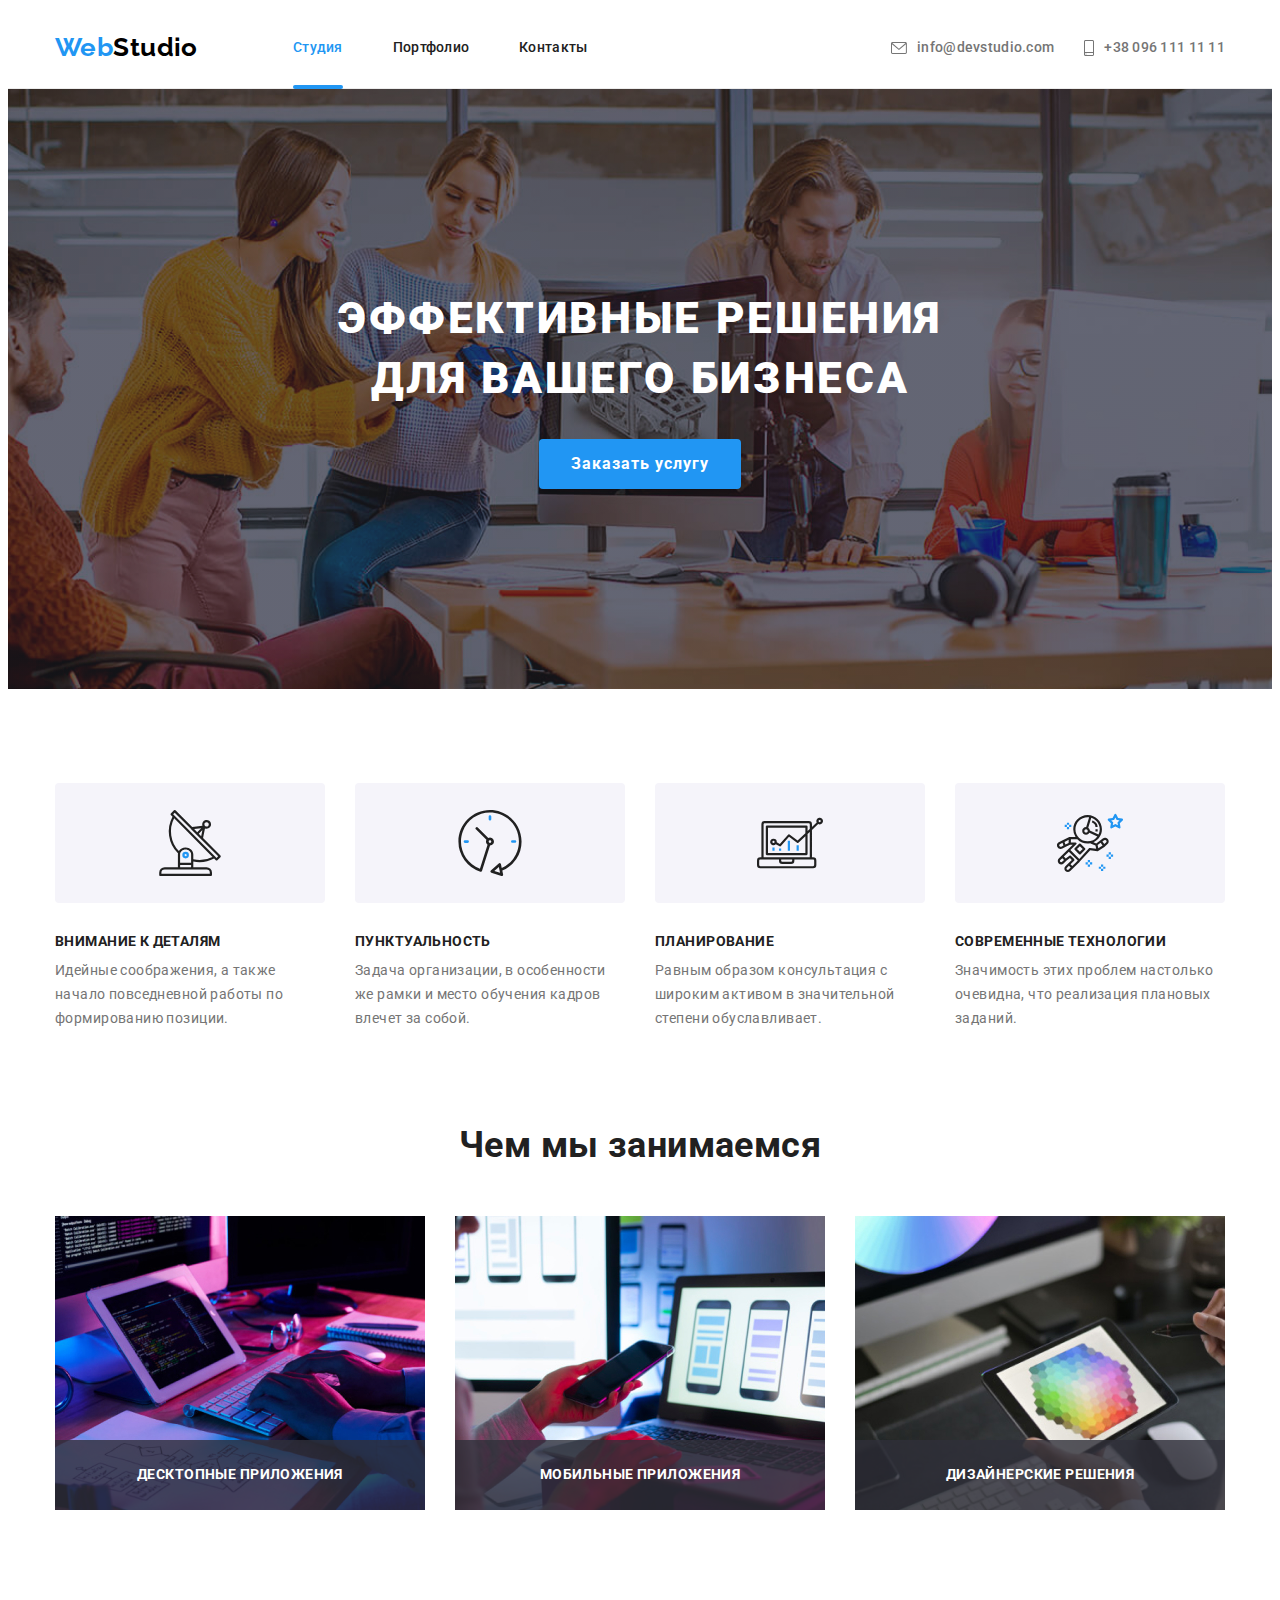
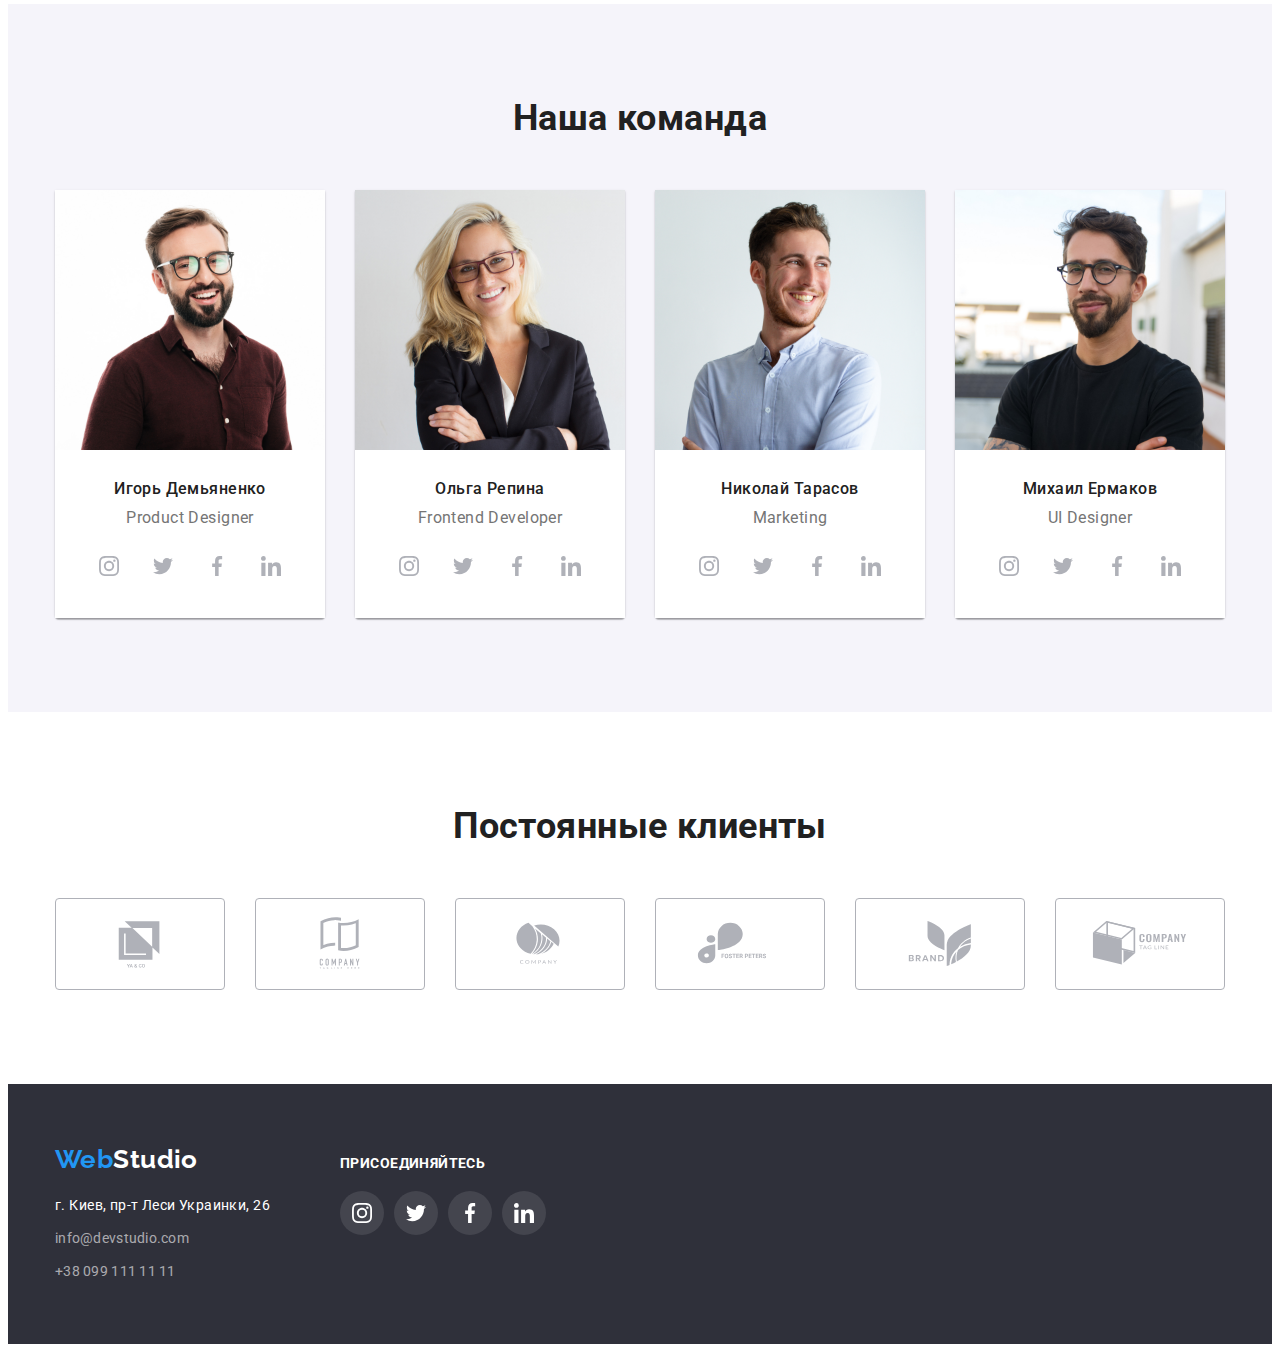
==== index.html @ 79cd5a88 "Initial commit" ====
<!DOCTYPE html>
<html lang="ru">
  <head>
    <meta charset="UTF-8" />
    <meta http-equiv="X-UA-Compatible" content="IE=edge" />
    <meta name="viewport" content="width=device-width, initial-scale=1.0" />
    <title>Главная</title>
    <link
      href="https://fonts.googleapis.com/css2?family=Raleway:wght@700&family=Roboto:wght@400;500;700;900&display=swap"
      rel="stylesheet"
    />
    <link
      rel="stylesheet"
      href="https://cdnjs.cloudflare.com/ajax/libs/modern-normalize/1.1.0/modern-normalize.min.css"
      integrity="sha512-wpPYUAdjBVSE4KJnH1VR1HeZfpl1ub8YT/NKx4PuQ5NmX2tKuGu6U/JRp5y+Y8XG2tV+wKQpNHVUX03MfMFn9Q=="
      crossorigin="anonymous"
      referrerpolicy="no-referrer"
    />
    <link rel="stylesheet" href="./css/styles.css" />
  </head>

  <body>
    <header class="header">
      <div class="conteiner header-flex">
        <a class="logo link logo-conteiner" href="./index.html"
          ><span class="accent">Web</span>Studio</a
        >

        <nav class="header-nav">
          <ul class="nav-list list">
            <li class="nav-item item-band">
              <a class="nav-link link current" href="./index.html">Студия</a>
            </li>
            <li class="nav-item"><a class="nav-link link" href="./portfolio.html">Портфолио</a></li>
            <li class="nav-item"><a class="nav-link link" href="">Контакты</a></li>
          </ul>
        </nav>

        <ul class="contacts-list list">
          <li class="contact-item">
            <a class="contact-link link" href="mailto:info@devstudio.com">
              <svg class="contact-icon" width="16" height="12">
                <use href="./images/symbol-defs.svg#icon-envelope-hover"></use>
              </svg>
              info@devstudio.com
            </a>
          </li>
          <li class="contact-item">
            <a class="contact-link link" href="tel:+380961111111"
              ><svg class="contact-icon" width="10" height="16">
                <use href="./images/symbol-defs.svg#icon-smartphone"></use>
              </svg>
              +38 096 111 11 11</a
            >
          </li>
        </ul>
      </div>
    </header>

    <main>
      <section class="hero">
        <div class="conteiner hero-conteiner">
          <h1 class="hero-title">Эффективные решения для вашего бизнеса</h1>
          <button class="bth" type="button" data-modal-open>Заказать услугу</button>

          <div class="backdrop is-hidden" data-modal>
            <div class="modal">
              <button class="close-backdrop-bth" data-modal-close>
                <svg width="30" height="30">
                  <use href="./images/close-black.svg#icon-close-bth"></use>
                </svg>
              </button>
            </div>
          </div>
        </div>
      </section>

      <section class="specifics">
        <div class="conteiner specifics-box-flex">
          <h2 class="section-title visually-hidden">Что нужно иметь версальщику</h2>
          <ul class="specifics-list list grid">
            <li class="specifics-item grid-item">
              <div class="specifics-icon">
                <svg width="70" height="70">
                  <use href="./images/symbol-defs.svg#icon-antenna-1"></use>
                </svg>
              </div>
              <h3 class="specifics-title">Внимание к деталям</h3>
              <p class="specifics-text">
                Идейные соображения, а также начало повседневной работы по формированию позиции.
              </p>
            </li>
            <li class="specifics-item grid-item">
              <div class="specifics-icon">
                <svg width="70" height="70">
                  <use href="./images/symbol-defs.svg#icon-clock-1"></use>
                </svg>
              </div>
              <h3 class="specifics-title">Пунктуальность</h3>
              <p class="specifics-text">
                Задача организации, в особенности же рамки и место обучения кадров влечет за собой.
              </p>
            </li>
            <li class="specifics-item grid-item">
              <div class="specifics-icon">
                <svg width="70" height="70">
                  <use href="./images/symbol-defs.svg#icon-diagram-1"></use>
                </svg>
              </div>
              <h3 class="specifics-title">Планирование</h3>
              <p class="specifics-text">
                Равным образом консультация с широким активом в значительной степени обуславливает.
              </p>
            </li>
            <li class="specifics-item grid-item">
              <div class="specifics-icon">
                <svg width="70" height="70">
                  <use href="./images/symbol-defs.svg#icon-astronaut-1"></use>
                </svg>
              </div>
              <h3 class="specifics-title">Современные технологии</h3>
              <p class="specifics-text">
                Значимость этих проблем настолько очевидна, что реализация плановых заданий.
              </p>
            </li>
          </ul>
        </div>
      </section>

      <section class="about">
        <div class="conteiner about-conteiner">
          <h2 class="section-title">Чем мы занимаемся</h2>
          <ul class="about-list list grid">
            <li class="about-item grid-item">
              <img class="about-image" src="images/cod.jpg" alt="Разработка продукта" width="370" />
              <p class="about-text">Десктопные приложения</p>
            </li>
            <li class="about-item grid-item">
              <img class="about-image" src="./images/phone.jpg" alt="Тех. задание" width="370" />
              <p class="about-text">Мобильные приложения</p>
            </li>
            <li class="about-item grid-item">
              <img class="about-image" src="./images/design.jpg" alt="Стиль" width="370" />
              <p class="about-text">Дизайнерские решения</p>
            </li>
          </ul>
        </div>
      </section>

      <section class="team">
        <div class="conteiner team-conteiner">
          <h2 class="section-title">Наша команда</h2>
          <ul class="team-list list grid">
            <li class="team-item grid-item">
              <img class="team-image" src="./images/igor.jpg" alt="фото игоря" width="270" />
              <div class="team-desc">
                <h3 class="team-name">Игорь Демьяненко</h3>
                <p class="team-position">Product Designer</p>
                <ul class="social list">
                  <li class="social-item">
                    <a class="social-link" href="">
                      <svg class="social-icon" width="20" height="20">
                        <use href="./images/symbol-defs.svg#icon-instagram-2"></use>
                      </svg>
                    </a>
                  </li>
                  <li class="social-item">
                    <a class="social-link" href="">
                      <svg class="social-icon" width="20" height="20">
                        <use href="./images/symbol-defs.svg#icon-twitter-1"></use>
                      </svg>
                    </a>
                  </li>
                  <li class="social-item">
                    <a class="social-link" href="">
                      <svg class="social-icon" width="20" height="20">
                        <use href="./images/symbol-defs.svg#icon-facebook-1"></use>
                      </svg>
                    </a>
                  </li>
                  <li class="social-item">
                    <a class="social-link" href="">
                      <svg class="social-icon" width="20" height="20">
                        <use href="./images/symbol-defs.svg#icon-linkedin-1"></use>
                      </svg>
                    </a>
                  </li>
                </ul>
              </div>
            </li>
            <li class="team-item grid-item">
              <img class="team-image" src="./images/olga.jpg" alt="фото ольги" width="270" />
              <div class="team-desc">
                <h3 class="team-name">Ольга Репина</h3>
                <p class="team-position">Frontend Developer</p>
                <ul class="social list">
                  <li class="social-item">
                    <a class="social-link" href="">
                      <svg class="social-icon" width="20" height="20">
                        <use href="./images/symbol-defs.svg#icon-instagram-2"></use>
                      </svg>
                    </a>
                  </li>
                  <li class="social-item">
                    <a class="social-link" href="">
                      <svg class="social-icon" width="20" height="20">
                        <use href="./images/symbol-defs.svg#icon-twitter-1"></use>
                      </svg>
                    </a>
                  </li>
                  <li class="social-item">
                    <a class="social-link" href="">
                      <svg class="social-icon" width="20" height="20">
                        <use href="./images/symbol-defs.svg#icon-facebook-1"></use>
                      </svg>
                    </a>
                  </li>
                  <li class="social-item">
                    <a class="social-link" href="">
                      <svg class="social-icon" width="20" height="20">
                        <use href="./images/symbol-defs.svg#icon-linkedin-1"></use>
                      </svg>
                    </a>
                  </li>
                </ul>
              </div>
            </li>
            <li class="team-item grid-item">
              <img class="team-image" src="./images/nikolay.jpg" alt="фото николая" width="270" />
              <div class="team-desc">
                <h3 class="team-name">Николай Тарасов</h3>
                <p class="team-position">Marketing</p>
                <ul class="social list">
                  <li class="social-item">
                    <a class="social-link" href="">
                      <svg class="social-icon" width="20" height="20">
                        <use href="./images/symbol-defs.svg#icon-instagram-2"></use>
                      </svg>
                    </a>
                  </li>
                  <li class="social-item">
                    <a class="social-link" href="">
                      <svg class="social-icon" width="20" height="20">
                        <use href="./images/symbol-defs.svg#icon-twitter-1"></use>
                      </svg>
                    </a>
                  </li>
                  <li class="social-item">
                    <a class="social-link" href="">
                      <svg class="social-icon" width="20" height="20">
                        <use href="./images/symbol-defs.svg#icon-facebook-1"></use>
                      </svg>
                    </a>
                  </li>
                  <li class="social-item">
                    <a class="social-link" href="">
                      <svg class="social-icon" width="20" height="20">
                        <use href="./images/symbol-defs.svg#icon-linkedin-1"></use>
                      </svg>
                    </a>
                  </li>
                </ul>
              </div>
            </li>
            <li class="team-item grid-item">
              <img class="team-image" src="./images/mihaluch.jpg" alt="фото михаила" width="270" />
              <div class="team-desc">
                <h3 class="team-name">Михаил Ермаков</h3>
                <p class="team-position">UI Designer</p>
                <ul class="social list">
                  <li class="social-item">
                    <a class="social-link" href="">
                      <svg class="social-icon" width="20" height="20">
                        <use href="./images/symbol-defs.svg#icon-instagram-2"></use>
                      </svg>
                    </a>
                  </li>
                  <li class="social-item">
                    <a class="social-link" href="">
                      <svg class="social-icon" width="20" height="20">
                        <use href="./images/symbol-defs.svg#icon-twitter-1"></use>
                      </svg>
                    </a>
                  </li>
                  <li class="social-item">
                    <a class="social-link" href="">
                      <svg class="social-icon" width="20" height="20">
                        <use href="./images/symbol-defs.svg#icon-facebook-1"></use>
                      </svg>
                    </a>
                  </li>
                  <li class="social-item">
                    <a class="social-link" href="">
                      <svg class="social-icon" width="20" height="20">
                        <use href="./images/symbol-defs.svg#icon-linkedin-1"></use>
                      </svg>
                    </a>
                  </li>
                </ul>
              </div>
            </li>
          </ul>
        </div>
      </section>

      <section class="clients">
        <div class="conteiner">
          <h2 class="clients section-title">Постоянные клиенты</h2>
          <ul class="clients-list list">
            <li class="clients-item">
              <a class="link-clients" href="">
                <svg class="clients-svg" width="106" height="60" class="icon-logo">
                  <use href="./images/symbol-defs.svg#icon-logo"></use>
                </svg>
              </a>
            </li>
            <li class="clients-item">
              <a class="link-clients" href="">
                <svg class="clients-svg" width="106" height="60" class="icon-a">
                  <use href="./images/symbol-defs.svg#icon-a"></use>
                </svg>
              </a>
            </li>
            <li class="clients-item">
              <a class="link-clients" href="">
                <svg class="clients-svg" width="106" height="60" class="icon-b">
                  <use href="./images/symbol-defs.svg#icon-b"></use>
                </svg>
              </a>
            </li>
            <li class="clients-item">
              <a class="link-clients" href="">
                <svg class="clients-svg" width="106" height="60" class="icon-c">
                  <use href="./images/symbol-defs.svg#icon-c"></use>
                </svg>
              </a>
            </li>
            <li class="clients-item">
              <a class="link-clients" href="">
                <svg class="clients-svg" width="106" height="60" class="icon-d">
                  <use href="./images/symbol-defs.svg#icon-d"></use>
                </svg>
              </a>
            </li>
            <li class="clients-item">
              <a class="link-clients" href="">
                <svg class="clients-svg" width="106" height="60" class="icon-f">
                  <use href="./images/symbol-defs.svg#icon-f"></use>
                </svg>
              </a>
            </li>
          </ul>
        </div>
      </section>
    </main>

    <footer class="footer">
      <div class="conteiner footer-conteiner">
        <div>
          <a class="logo link" href="./index.html"><span class="accent">Web</span>Studio</a>

          <address>
            <ul class="footer list">
              <li class="footer-item">
                <a class="footer-adress" href="">г. Киев, пр-т Леси Украинки, 26</a>
              </li>
              <li class="footer-item">
                <a class="contact-link link" href="mailto:info@devstudio.com"
                  >info@devstudio.com
                </a>
              </li>
              <li class="footer-item">
                <a class="contact-link link" href="tel:+380991111111"> +38 099 111 11 11</a>
              </li>
            </ul>
          </address>
        </div>

        <div class="footer-social">
          <h2 class="footer section-title">Присоединяйтесь</h2>
          <ul class="footer social-list list">
            <li class="social-item">
              <a class="social-link" href="">
                <svg class="social-icon" width="20" height="20">
                  <use href="./images/symbol-defs.svg#icon-instagram-2"></use>
                </svg>
              </a>
            </li>
            <li class="social-item">
              <a class="social-link" href="">
                <svg class="social-icon" width="20" height="20">
                  <use href="./images/symbol-defs.svg#icon-twitter-1"></use>
                </svg>
              </a>
            </li>
            <li class="social-item">
              <a class="social-link" href="">
                <svg class="social-icon" width="20" height="20">
                  <use href="./images/symbol-defs.svg#icon-facebook-1"></use>
                </svg>
              </a>
            </li>
            <li class="social-item">
              <a class="social-link" href="">
                <svg class="social-icon" width="20" height="20">
                  <use href="./images/symbol-defs.svg#icon-linkedin-1"></use>
                </svg>
              </a>
            </li>
          </ul>
        </div>
      </div>
    </footer>

    <script src="./js/modal.js"></script>
  </body>
</html>
---- css/styles.css ----
*,
*::before,
*::after {
  box-sizing: border-box;
}

:root {
    --primary-color: #212121;
    --second-color: #757575;
    --logo-text-color: #000000;
    --accent-color: #2196f3;
    --primary-white-color: #ffffff;

   --items:1;
   --indent:30px;

   --bordered: 4px;
}


body {
    font-size: 14px;
    line-height: 1.14;
    font-family: 'Roboto', sans-serif;
   color: var(--primary-color);
   letter-spacing: 0.03em;
   line-height: 1.71 ;
}

h1,
h2,
h3,
h4,
ul,
p {
margin: 0;
}

img{
  display: block;
}

ul{
  padding-inline-start: 0;
}

/*  utilities  */


/* grid */

.grid{
  display: flex;
  flex-wrap:wrap;
  margin: -15px;
}

.grid-item{
  flex-basis: calc((100%-var(--indent)*var(--items)))/var(--items);
  margin: 15px;
}

.visually-hidden {
  position: absolute;
  width: 1px;
  height: 1px;
  margin: -1px;
  border: 0;
  padding: 0;

  white-space: nowrap;
  clip-path: inset(100%);
  clip: rect(0 0 0 0);
  overflow: hidden;
}

.link{
  text-decoration: none;

  transition-property: color;
  transition-duration: 250ms;
  transition-timing-function: cubic-bezier(0.4, 0, 0.2, 1);
}

.list{
  list-style: none;
}

.section-title{
  font-size: 36px;
  line-height: 1.16;
  text-align: center;
}

.conteiner{
  margin-left: auto;
  margin-right: auto;
  width: 1200px;
  padding-right: 15px;
  padding-left: 15px;
}

/* header */

.header{
  border-bottom: 1px solid #ECECEC;
}

.header-flex{
  display: flex;
  align-items: center;
  padding: auto;
}

.header-nav{
  margin-right: auto;
}

 .nav-list{
  display: flex;
  padding-left: 0px;
}


.logo{
  width: 145px;
  font-family: 'Raleway';
  font-weight: 700;
  font-size: 26px;
  line-height: 1.19;
  color: var(--logo-text-color);
  margin-right: 93px;
  padding-top: 24px;
  padding-bottom: 25px;
}

.accent{
  color: var(--accent-color);
}

/* Полоса на хедер  */

.item-band{
  position: relative;
}

.item-band::after{
  position: absolute;
  content: "";
  width: 100%;
  bottom: -1px;
  left: 0;
  height: 4px;
  background-color: var(--accent-color);
  border-radius: 2px;
}


.nav-item:not(:last-child){
  margin-right: 50px;
}

.contacts-list{
  display: flex;
  align-items: center;
}

.contact-item:not(:last-child){
  margin-right: 30px;
}

.nav-link{
  display: block;
  padding-top: 32px;
  padding-bottom: 32px;
}

.nav-link,
.contact-link {
  font-weight: 500;
  font-size: 14px;
  line-height: 1.14;
  letter-spacing: 0.02em;
  color: var(--primary-color);
    }

.contact-link {
  color: var(--second-color);
  display: inline-flex;
  justify-content: center;
  align-items: center;
  padding-top: 32px;
  padding-bottom: 32px;

  transition-property: color, fill, background-color;
  transition-duration: 250ms;
  transition-timing-function: cubic-bezier(0.4, 0, 0.2, 1);

}

.nav-link:hover,
.nav-link:focus,
.contact-link:hover,
.contact-link:focus,
.current{
  color: var(--accent-color);
}

.contact-icon{
  fill: var(--second-color);
  margin-right: 10px;
  display: block;

  transition-property: fill;
  transition-duration: 250ms;
  transition-timing-function: cubic-bezier(0.4, 0, 0.2, 1);
}

.contact-link:hover .contact-icon,
.contact-link:focus .contact-icon{
  fill: var(--accent-color);
}


/* hero */

.hero{
  max-width: 1600px;

  background-image: linear-gradient(rgba(47, 48, 58, 0.4), rgba(47, 48, 58, 0.4)),
  url('../images/hero-fon.jpg');

  background-position: 50% 50%;
  padding-top: 200px;
  padding-bottom: 200px;
  display: block;
  margin-left: auto;
  margin-right: auto;
}

.hero-conteiner{
padding: 200px auto;
flex-wrap: wrap;
}

.hero-title{
  align-items: center;
  margin: 0 auto 30px;
  margin-bottom: 30px;
  text-transform: uppercase;
  max-width: 700px;

  font-weight: 900;
  font-size: 44px;
  line-height: 1.36;
  text-align: center;
  letter-spacing: 0.06em;
  text-transform: uppercase;
  color: var(--primary-white-color);
}

.hero .bth{
  display: block;
  align-items: center;
  padding: 10px 32px;
  margin-right: auto;
  margin-left: auto;
}

.bth{
  display: block;
  align-items: center;
  padding: 10px 32px;
  margin-right: auto;
  margin-left: auto;

  background-color: var(--accent-color);
  box-shadow: 0px 4px 4px rgba(0, 0, 0, 0.15);
  border-radius: 4px;
  border: none;
  padding: 10px 32px;
  font-family: inherit;
  cursor: pointer;
  font-weight: 700;
  font-size: 16px;
  line-height: 1.88;
  letter-spacing: 0.06em;
  color: var(--primary-white-color);

  transition-property: color, background-color;
  transition-duration: 250ms;
  transition-timing-function: cubic-bezier(0.4, 0, 0.2, 1);
}

.bth:hover,
.bth:focus{
background-color: #188CE8;;
}


/* specifics */

.specifics{
padding-top: 94px;
padding-bottom: 94px;
}

.specifics-box-flex{
  display: flex;
  flex-direction: row;
}

.specifics-title{
  margin-bottom: 10px;
  font-size: 14px;
  line-height: 16px;
    text-transform: uppercase;
}

.specifics-list{
  display: flex;
}

.specifics-item{
  width: 270px;
}

.specifics-icon{
  display: flex;
  justify-content: center;
  align-items: center;
  padding: 25px 102px;
  background-color: #F5F4FA;
  width: 270px;
  height: 120px;
  margin-bottom: 30px;
  border-radius: var(--bordered);
}

.specifics-text{
  color: var(--second-color);
}

/* about */

.about{
  padding-bottom: 94px;
}

.about .section-title{
  margin-bottom: 50px;
  margin-left: auto;
  margin-right: auto;
}

.about-list{
  display: flex;
}

.about-item{
  position: relative;
}

.about-text{
  display: block;
  position: absolute;
  width: 370px;
  height: 70px;
  right: 0px;
  bottom: 0px;
  background-color: rgba(48, 48, 58, 0.8);

  display: flex;
  justify-content: center;
  align-items: center;

  font-weight: 700;
  color: var(--primary-white-color);
  line-height: 1.14;
  text-transform: uppercase;
}

/* .about-item:not(:last-child){
  margin-right: 30px;
  justify-content: space-between;
} */


/* team */

.team{
  background-color: #F5F4FA;;
  padding-top: 94px;
  padding-bottom: 94px;
}


.team .section-title{
  /* display: block;
  align-items: center; */
  /* margin-left: auto;
  margin-right: auto; */
  margin-bottom: 50px;
}

.team-list{
  display: flex;

}

.team-item{
  --items: 4;
  width: 270px;
  box-shadow: 0px 1px 3px rgba(0, 0, 0, 0.12), 0px 1px 1px rgba(0, 0, 0, 0.14), 0px 2px 1px rgba(0, 0, 0, 0.2);
  border-radius: 0px 0px 4px 4px;

}



.team-desc{
  align-items: center;
  padding-top: 30px;
  padding-bottom: 30px;
  background: var(--primary-white-color);
}

.team-name{
  font-weight: 500;
  font-size: 16px;
  line-height: 1.18;
  margin-bottom: 10px;
  text-align: center;
}

.team-position{
  text-align: center;
  font-weight: 400;
  font-size: 16px;
  line-height: 1.18;
  color: var(--second-color);
}

.social {
  display: flex;
  text-decoration: none;
  justify-content: center;
  margin-top: 16px;
}

.social-item:not(:last-child){
  margin-right: 10px;
}

.social-link{
  display: flex;
  justify-content: center;
  align-items: center;
  width: 44px;
  height: 44px;
  border-radius: 50%;
  color: #AFB1B8;

  transition-property: color, background-color;
  transition-duration: 250ms;
  transition-timing-function: cubic-bezier(0.4, 0, 0.2, 1);
}

.social-icon{
  fill: currentColor;
}

.social-link:focus{
  background-color: var(--accent-color);
  color: var(--primary-white-color);
}

.social-link:hover{
  background-color: var(--accent-color);
  color: var(--primary-white-color);
}


/* clients */

.clients{
  padding-top: 94px;
  padding-bottom: 94px;
}

.clients .section-title{
  padding-top: 0;
  padding-bottom: 0;
  margin-bottom: 50px;
}

.clients-list{
  text-decoration: none;
  display: flex;
  justify-content: center;
  align-items: center;
}

.clients-item{
  width: 170px;
  height: 92px;
  /* padding: 16px 32px; */

  transition-property: fill, border;
  transition-duration: 250ms;
  transition-timing-function: cubic-bezier(0.4, 0, 0.2, 1);

}


.link-clients{
  border: 1px solid #AFB1B8;
  display: flex;
  align-items: center;
  justify-content: center;
  width: 100%;
  height: 100%;
  border-radius: var(--bordered);
  outline: transparent;

  transition-property: fill, border;
  transition-duration: 250ms;
  transition-timing-function: cubic-bezier(0.4, 0, 0.2, 1);

}

.clients-item:not(:last-child ){
  margin-right: 30px;
}

.clients-svg{
  fill: #AFB1B8;
  transition-property: fill, border;
  transition-duration: 250ms;
  transition-timing-function: cubic-bezier(0.4, 0, 0.2, 1);
}

.link-clients:hover,
.link-clients:focus {
  border: 1px solid #2196f3;
  fill: var(--accent-color);
}


.link-clients:hover .clients-svg,
.link-clients:focus .clients-svg {
  fill: var(--accent-color);
}




/* footer */

.footer{
  background-color:  #2F303A;
  padding-top: 60px;
  padding-bottom: 60px;
}

.footer .section-title{
  width: 145px;
  height: 16px;

  font-family: 'Roboto';
  font-style: normal;
  font-weight: 700;
  line-height: 16px;
  letter-spacing: 0.03em;
  text-transform: uppercase;
  color: var(--primary-white-color);
  padding-bottom: 0px;
  padding-top: 0px;
}

.footer-conteiner{
  display: flex;
  align-items: baseline;
}

.footer .list{
padding-top: 0px;
padding-bottom: 0px;
}

.footer-item:not(:last-child){
  margin-bottom: 9px;
}

.footer .logo{
  display: block;
  color: var(--primary-white-color);
  margin-bottom: 0;
  padding-top: 0;
  padding-bottom: 0;
  margin-right: 0;
  margin-bottom: 20px;
}

.footer-adress{
  font-style: normal ;
  color: var(--primary-white-color);
  text-decoration: none;
}

.footer .contact-link{
  font-style: normal ;
  font-weight: 400;
  color: rgba(255, 255, 255, 0.6);
  padding-bottom: 0;
  padding-top: 0;


  transition-property: color;
  transition-duration: 250ms;
  transition-timing-function: cubic-bezier(0.4, 0, 0.2, 1);

}

.footer .contact-link:hover{
  color: var(--accent-color);
}

.footer-social{
  display: block;
  margin-left: 70px;
  padding: 0;
}



.footer .social-link{
  display: flex;
  justify-content: center;
  align-items: center;
  width: 44px;
  height: 44px;
  border-radius: 50%;
  color: #ffffff;
  background-color: rgba(255, 255, 255, 0.1);
}

.footer .social-link:hover,
.footer .social-link:focus{
  background-color: var(--accent-color);
  color: var(--primary-white-color);
}


.footer .section-title{
  margin-bottom: 20px;
  color: var(--primary-white-color);
  font-size: 14px;
}


.footer .social-list{
  display: inline-flex;
  text-decoration: none;
  margin: 0;
  padding: 0;
}




/*  Портфоліо  */

.works{
  padding-top: 94px;
  padding-bottom: 94px;
}

.works-buttons{
  margin-left: auto;
  margin-right: auto;
  margin-bottom: 50px;
  display: flex;
  justify-content: center;
  padding-bottom: 0;


}

.works-buttons .works-item:first-child{
  margin-left: 0;
}

.works-buttons .works-item:last-child{
  margin-right: 0;
}

.works-item{
  margin: 8px;
  margin-top: 0;
  margin-bottom: 0;
}



.works-buttons .bth{
  padding: 6px 22px;
  color: var(--primary-color);
  cursor: pointer;
  background: #F5F4FA;
  border-radius: 4px;
  font-weight: 500;
  font-size: 16px;
  line-height: 1.62;
  /* text-align: center; */
  margin-bottom: 0;
  box-shadow: none;

  transition-property: background-color, transform, box-shadow;
  transition-duration: 250ms;
  transition-timing-function: cubic-bezier(0.4, 0, 0.2, 1);

}

.works-buttons .bth:hover,
.works-buttons .bth:focus{
  background:var(--accent-color);
  color: var(--primary-white-color);
  box-shadow: 0px 3px 1px rgba(0, 0, 0, 0.1), 0px 1px 2px rgba(0, 0, 0, 0.08), 0px 2px 2px rgba(0, 0, 0, 0.12);
}

.works-items .item-link{
  display: block;
  transition-property: background-color, transform, box-shadow;
  transition-duration: 250ms;
  transition-timing-function: cubic-bezier(0.4, 0, 0.2, 1);
}

.item-link:hover,
.item-link:focus {
  box-shadow: 0px 1px 1px rgba(0, 0, 0, 0.12), 0px 4px 4px rgba(0, 0, 0, 0.06), 1px 4px 6px rgba(0, 0, 0, 0.16);
}


.works-title{
  font-size: 18px;
  line-height: 2.0;
  letter-spacing: 0.06em;
  color: var(--primary-color);
  text-decoration: none;
  margin-bottom: 4px;
}


.works-kinds{
  font-size: 16px;
  line-height: 1.88;
  color: var(--second-color);
  text-decoration: none;

}


.works-desc{
  border-bottom: 1px solid #EEEEEE;
  border-right: 1px solid #EEEEEE;
  border-left: 1px solid #EEEEEE;
  /* width: 370px; */
  padding: 20px 24px;
}

.item-link{
  text-decoration: none;
}

/* overlay */

.works-group{
  position: relative;
  overflow: hidden;
}


.works-overlay{
  padding: 63px 24px;
  line-height: 1.56;
  font-size: 18px;
  color: var(--primary-white-color);

  position:absolute;
  width: 100%;
  height: 100%;
  top: 0;
  left: 0;
  background-color: var(--accent-color);

  transform: translateY(100%);

  transition-property: background-color, transform, box-shadow;
  transition-duration: 250ms;
  transition-timing-function: cubic-bezier(0.4, 0, 0.2, 1);
}

.works-items:hover .works-overlay{
  transform: translate(0);
}

/* backdrop and modal */

.backdrop {
  position: fixed;
  top: 0;
  left: 0;
  width: 100%;
  height: 100%;
  background-color: rgba(0, 0, 0, 0.2);

  z-index: 1;
  opacity: 1;
  transition-property: opacity, visibility, transform;
  transition-timing-function: cubic-bezier(0.4, 0, 0.2, 1);
  transition-duration: 250ms;
}

  .backdrop.is-hidden {
    visibility: hidden;
    opacity: 0;
    pointer-events: none;
  }

  .modal {
    position: absolute;
    width: 528px;
    height: 581px;
    top: 50%;
    left: 50%;

    background-color: var(--primary-white-color);

    transform: translate(-50%, -50%) scale(1);
    transition-property: opacity, visibility, transform;
    transition-timing-function: cubic-bezier(0.4, 0, 0.2, 1);
    transition-duration: 250ms;
  }

  .backdrop.is-hidden .modal {
    transform: translate(-50%, -50%) scale(1);
  }

  .close-backdrop-bth {
    display: flex;
    align-items: center;
    justify-content: center;

    position: absolute;
    width: 30px;
    height: 30px;
    top: 8px;;
    right: 8px;

    background-color: var(--primary-white-color);
    border-color: rgba(0, 0, 0, 0.1);
    border-radius: 50%;
  }
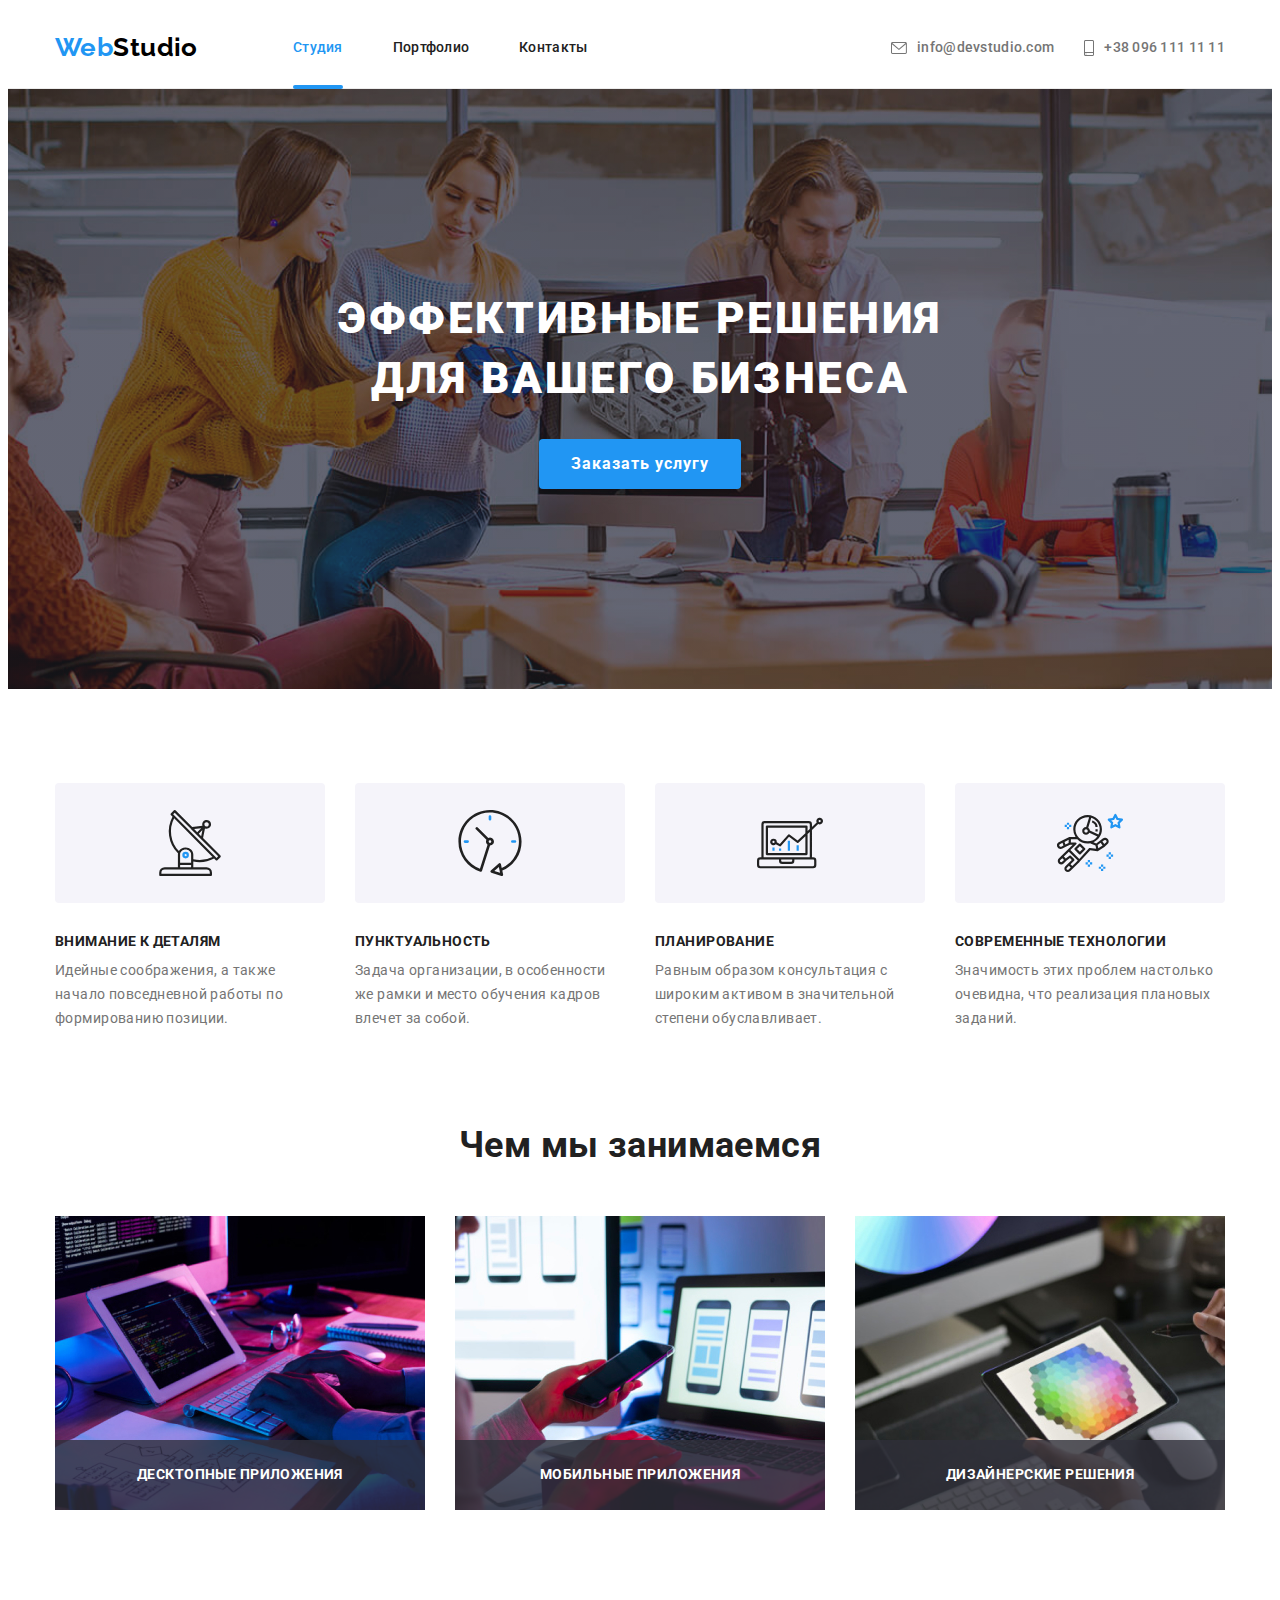
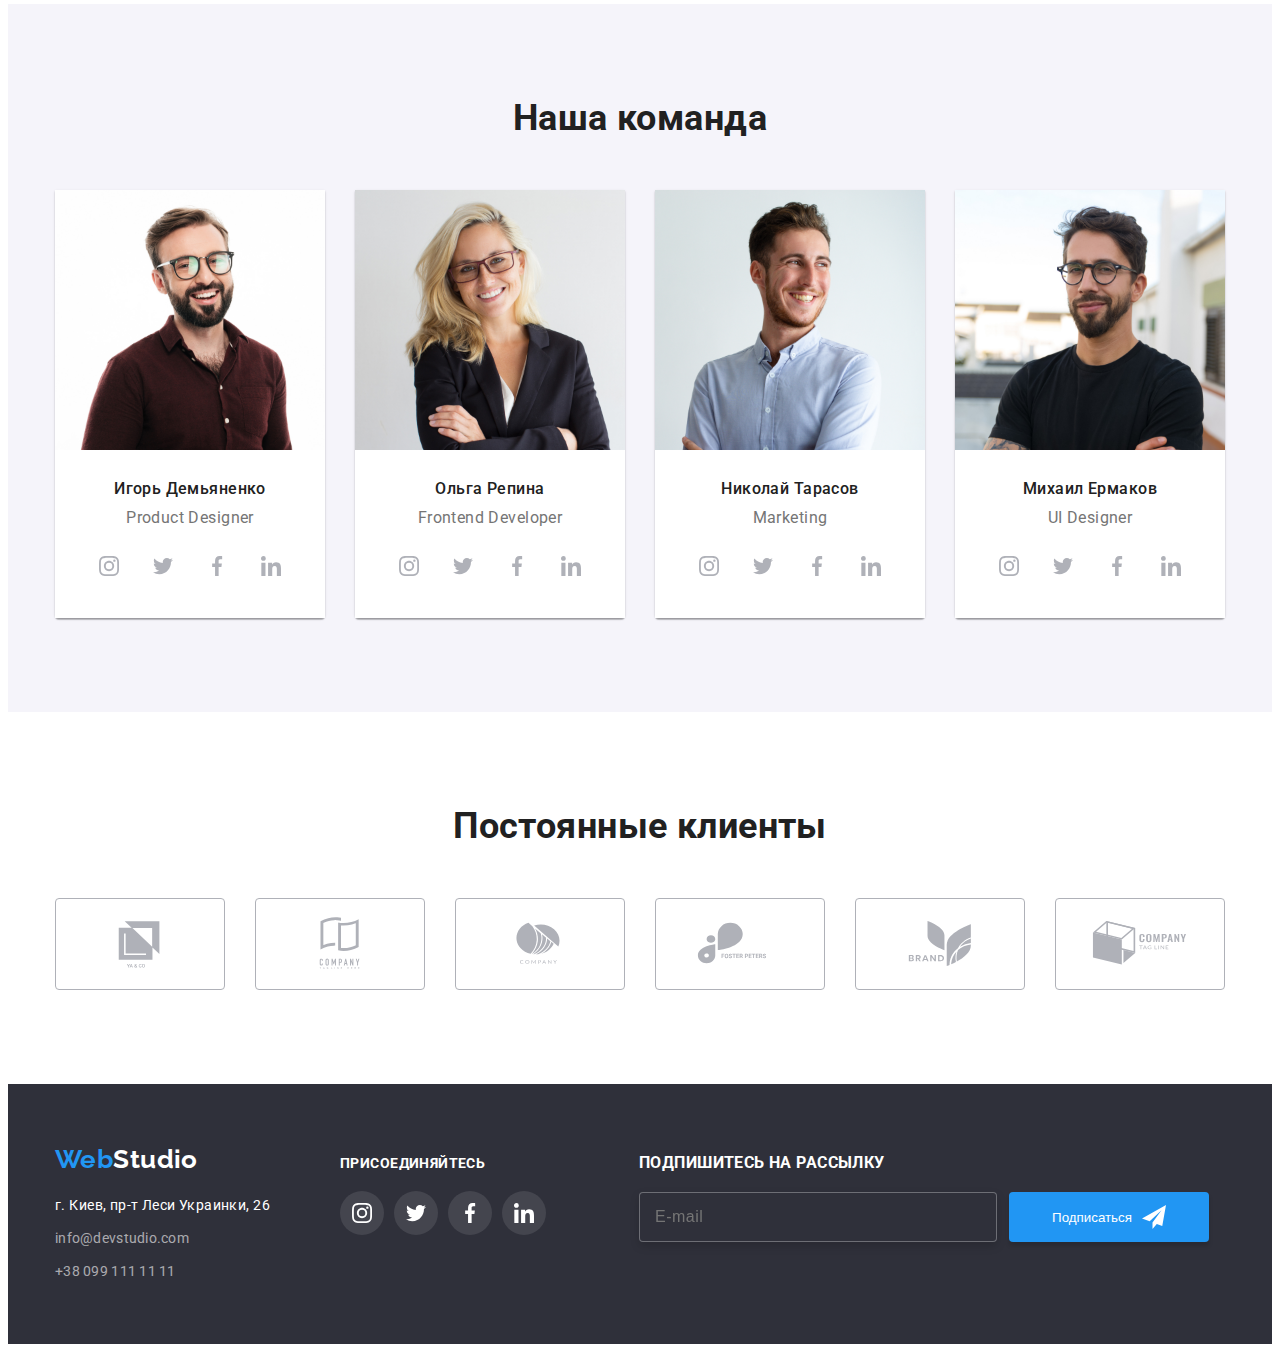
==== commit 81a1a8ae: "Added modal form" ====
--- a/index.html
+++ b/index.html
@@ -65,6 +65,73 @@
 
           <div class="backdrop is-hidden" data-modal>
             <div class="modal">
+              <strong class="modal-title">Оставьте свои данные, мы вам перезвоним</strong>
+              <form class="modal-form">
+                <div class="modal-group">
+                  <label class="modal-form-title" for="name">Имя</label>
+                  <input
+                    class="modal-form-input"
+                    type="name"
+                    name="Имя"
+                    id="name"
+                    autofocus
+                    placeholder=" "
+                  />
+                  <svg class="modal-icon" width="18" height="18">
+                    <use href="./images/sprait.svg#icon-person-black"></use>
+                  </svg>
+                </div>
+                <div class="modal-group">
+                  <label class="modal-form-title" for="phone">Телефон</label>
+                  <input
+                    class="modal-form-input"
+                    type="tel"
+                    name="phone"
+                    id="phone"
+                    placeholder=" "
+                  />
+                  <svg class="modal-icon" width="18" height="18">
+                    <use href="./images/sprait.svg#icon-phone-black"></use>
+                  </svg>
+                </div>
+                <div class="modal-group">
+                  <label class="modal-form-title" for="mail">Почта</label>
+                  <input
+                    class="modal-form-input"
+                    type="email"
+                    name="mail"
+                    id="mail"
+                    placeholder=" "
+                  />
+                  <svg class="modal-icon" width="18" height="18">
+                    <use href="./images/sprait.svg#icon-email-black"></use>
+                  </svg>
+                </div>
+                <div class="form-coments">
+                  <label>Комментарий</label>
+                  <textarea
+                    class="madol-form-coments"
+                    name="coments"
+                    id="coments"
+                    placeholder="Введите текст"
+                  ></textarea>
+                </div>
+
+                <div class="modal-checkbox">
+                  <label for="agreem" class="agreem-link">
+                    <input type="checkbox" name="agreem" id="agreem" class="checkbox visually-hidden" />
+                    <span class="agreem-txt">
+                      <svg class="icon-checkbox" width="16" height="15">
+                        <use href="./images/sprait.svg#icon-vector"></use>
+                      </svg>
+                    Соглашаюсь с рассылкой и принимаю&nbsp; <a href="" class="agreem-desc">Условия договора</a>
+                  </span>
+                  </label>
+                </div>
+
+                <button type="submit" class="modal-form-bth">Отправить</button>
+
+              </form>
               <button class="close-backdrop-bth" data-modal-close>
                 <svg width="30" height="30">
                   <use href="./images/close-black.svg#icon-close-bth"></use>
@@ -409,6 +476,18 @@
             </li>
           </ul>
         </div>
+
+        <div class="footer-form">
+          <h3 class="footer-form-title">Подпишитесь на рассылку<h3>
+          <form class="footer-block">
+              <input class="footer-form-item" type="email" name="email" placeholder="E-mail" />
+              <button type="submit" class="footer-form-bth">Подписаться
+                <svg class="footer-form-icon" width="24" height="24" >
+                  <use href="./sprayt.svg#icon-icon-send"></use>
+                </svg>
+              </button>
+          </form>
+        </div>
       </div>
     </footer>
 
--- a/css/styles.css
+++ b/css/styles.css
@@ -5,26 +5,26 @@
 }
 
 :root {
-    --primary-color: #212121;
-    --second-color: #757575;
-    --logo-text-color: #000000;
-    --accent-color: #2196f3;
-    --primary-white-color: #ffffff;
-
-   --items:1;
-   --indent:30px;
-
-   --bordered: 4px;
+  --primary-color: #212121;
+  --second-color: #757575;
+  --logo-text-color: #000000;
+  --accent-color: #2196f3;
+  --primary-white-color: #ffffff;
+
+  --items: 1;
+  --indent: 30px;
+
+  --bordered: 4px;
 }
 
 
 body {
-    font-size: 14px;
-    line-height: 1.14;
-    font-family: 'Roboto', sans-serif;
-   color: var(--primary-color);
-   letter-spacing: 0.03em;
-   line-height: 1.71 ;
+  font-size: 14px;
+  line-height: 1.14;
+  font-family: 'Roboto', sans-serif;
+  color: var(--primary-color);
+  letter-spacing: 0.03em;
+  line-height: 1.71;
 }
 
 h1,
@@ -33,14 +33,14 @@
 h4,
 ul,
 p {
-margin: 0;
-}
-
-img{
-  display: block;
-}
-
-ul{
+  margin: 0;
+}
+
+img {
+  display: block;
+}
+
+ul {
   padding-inline-start: 0;
 }
 
@@ -49,13 +49,13 @@
 
 /* grid */
 
-.grid{
-  display: flex;
-  flex-wrap:wrap;
+.grid {
+  display: flex;
+  flex-wrap: wrap;
   margin: -15px;
 }
 
-.grid-item{
+.grid-item {
   flex-basis: calc((100%-var(--indent)*var(--items)))/var(--items);
   margin: 15px;
 }
@@ -74,7 +74,7 @@
   overflow: hidden;
 }
 
-.link{
+.link {
   text-decoration: none;
 
   transition-property: color;
@@ -82,17 +82,17 @@
   transition-timing-function: cubic-bezier(0.4, 0, 0.2, 1);
 }
 
-.list{
+.list {
   list-style: none;
 }
 
-.section-title{
+.section-title {
   font-size: 36px;
   line-height: 1.16;
   text-align: center;
 }
 
-.conteiner{
+.conteiner {
   margin-left: auto;
   margin-right: auto;
   width: 1200px;
@@ -102,27 +102,27 @@
 
 /* header */
 
-.header{
+.header {
   border-bottom: 1px solid #ECECEC;
 }
 
-.header-flex{
+.header-flex {
   display: flex;
   align-items: center;
   padding: auto;
 }
 
-.header-nav{
+.header-nav {
   margin-right: auto;
 }
 
- .nav-list{
+.nav-list {
   display: flex;
   padding-left: 0px;
 }
 
 
-.logo{
+.logo {
   width: 145px;
   font-family: 'Raleway';
   font-weight: 700;
@@ -134,17 +134,17 @@
   padding-bottom: 25px;
 }
 
-.accent{
+.accent {
   color: var(--accent-color);
 }
 
 /* Полоса на хедер  */
 
-.item-band{
+.item-band {
   position: relative;
 }
 
-.item-band::after{
+.item-band::after {
   position: absolute;
   content: "";
   width: 100%;
@@ -156,20 +156,20 @@
 }
 
 
-.nav-item:not(:last-child){
+.nav-item:not(:last-child) {
   margin-right: 50px;
 }
 
-.contacts-list{
-  display: flex;
-  align-items: center;
-}
-
-.contact-item:not(:last-child){
+.contacts-list {
+  display: flex;
+  align-items: center;
+}
+
+.contact-item:not(:last-child) {
   margin-right: 30px;
 }
 
-.nav-link{
+.nav-link {
   display: block;
   padding-top: 32px;
   padding-bottom: 32px;
@@ -182,7 +182,7 @@
   line-height: 1.14;
   letter-spacing: 0.02em;
   color: var(--primary-color);
-    }
+}
 
 .contact-link {
   color: var(--second-color);
@@ -202,11 +202,11 @@
 .nav-link:focus,
 .contact-link:hover,
 .contact-link:focus,
-.current{
+.current {
   color: var(--accent-color);
 }
 
-.contact-icon{
+.contact-icon {
   fill: var(--second-color);
   margin-right: 10px;
   display: block;
@@ -217,18 +217,18 @@
 }
 
 .contact-link:hover .contact-icon,
-.contact-link:focus .contact-icon{
+.contact-link:focus .contact-icon {
   fill: var(--accent-color);
 }
 
 
 /* hero */
 
-.hero{
+.hero {
   max-width: 1600px;
 
   background-image: linear-gradient(rgba(47, 48, 58, 0.4), rgba(47, 48, 58, 0.4)),
-  url('../images/hero-fon.jpg');
+    url('../images/hero-fon.jpg');
 
   background-position: 50% 50%;
   padding-top: 200px;
@@ -238,12 +238,12 @@
   margin-right: auto;
 }
 
-.hero-conteiner{
-padding: 200px auto;
-flex-wrap: wrap;
-}
-
-.hero-title{
+.hero-conteiner {
+  padding: 200px auto;
+  flex-wrap: wrap;
+}
+
+.hero-title {
   align-items: center;
   margin: 0 auto 30px;
   margin-bottom: 30px;
@@ -259,7 +259,7 @@
   color: var(--primary-white-color);
 }
 
-.hero .bth{
+.hero .bth {
   display: block;
   align-items: center;
   padding: 10px 32px;
@@ -267,7 +267,7 @@
   margin-left: auto;
 }
 
-.bth{
+.bth {
   display: block;
   align-items: center;
   padding: 10px 32px;
@@ -293,39 +293,40 @@
 }
 
 .bth:hover,
-.bth:focus{
-background-color: #188CE8;;
+.bth:focus {
+  background-color: #188CE8;
+  ;
 }
 
 
 /* specifics */
 
-.specifics{
-padding-top: 94px;
-padding-bottom: 94px;
-}
-
-.specifics-box-flex{
+.specifics {
+  padding-top: 94px;
+  padding-bottom: 94px;
+}
+
+.specifics-box-flex {
   display: flex;
   flex-direction: row;
 }
 
-.specifics-title{
+.specifics-title {
   margin-bottom: 10px;
   font-size: 14px;
   line-height: 16px;
-    text-transform: uppercase;
-}
-
-.specifics-list{
-  display: flex;
-}
-
-.specifics-item{
+  text-transform: uppercase;
+}
+
+.specifics-list {
+  display: flex;
+}
+
+.specifics-item {
   width: 270px;
 }
 
-.specifics-icon{
+.specifics-icon {
   display: flex;
   justify-content: center;
   align-items: center;
@@ -337,31 +338,31 @@
   border-radius: var(--bordered);
 }
 
-.specifics-text{
+.specifics-text {
   color: var(--second-color);
 }
 
 /* about */
 
-.about{
+.about {
   padding-bottom: 94px;
 }
 
-.about .section-title{
+.about .section-title {
   margin-bottom: 50px;
   margin-left: auto;
   margin-right: auto;
 }
 
-.about-list{
-  display: flex;
-}
-
-.about-item{
+.about-list {
+  display: flex;
+}
+
+.about-item {
   position: relative;
 }
 
-.about-text{
+.about-text {
   display: block;
   position: absolute;
   width: 370px;
@@ -388,14 +389,15 @@
 
 /* team */
 
-.team{
-  background-color: #F5F4FA;;
+.team {
+  background-color: #F5F4FA;
+  ;
   padding-top: 94px;
   padding-bottom: 94px;
 }
 
 
-.team .section-title{
+.team .section-title {
   /* display: block;
   align-items: center; */
   /* margin-left: auto;
@@ -403,12 +405,12 @@
   margin-bottom: 50px;
 }
 
-.team-list{
-  display: flex;
-
-}
-
-.team-item{
+.team-list {
+  display: flex;
+
+}
+
+.team-item {
   --items: 4;
   width: 270px;
   box-shadow: 0px 1px 3px rgba(0, 0, 0, 0.12), 0px 1px 1px rgba(0, 0, 0, 0.14), 0px 2px 1px rgba(0, 0, 0, 0.2);
@@ -418,14 +420,14 @@
 
 
 
-.team-desc{
+.team-desc {
   align-items: center;
   padding-top: 30px;
   padding-bottom: 30px;
   background: var(--primary-white-color);
 }
 
-.team-name{
+.team-name {
   font-weight: 500;
   font-size: 16px;
   line-height: 1.18;
@@ -433,7 +435,7 @@
   text-align: center;
 }
 
-.team-position{
+.team-position {
   text-align: center;
   font-weight: 400;
   font-size: 16px;
@@ -448,11 +450,11 @@
   margin-top: 16px;
 }
 
-.social-item:not(:last-child){
+.social-item:not(:last-child) {
   margin-right: 10px;
 }
 
-.social-link{
+.social-link {
   display: flex;
   justify-content: center;
   align-items: center;
@@ -466,16 +468,16 @@
   transition-timing-function: cubic-bezier(0.4, 0, 0.2, 1);
 }
 
-.social-icon{
+.social-icon {
   fill: currentColor;
 }
 
-.social-link:focus{
+.social-link:focus {
   background-color: var(--accent-color);
   color: var(--primary-white-color);
 }
 
-.social-link:hover{
+.social-link:hover {
   background-color: var(--accent-color);
   color: var(--primary-white-color);
 }
@@ -483,25 +485,25 @@
 
 /* clients */
 
-.clients{
+.clients {
   padding-top: 94px;
   padding-bottom: 94px;
 }
 
-.clients .section-title{
+.clients .section-title {
   padding-top: 0;
   padding-bottom: 0;
   margin-bottom: 50px;
 }
 
-.clients-list{
+.clients-list {
   text-decoration: none;
   display: flex;
   justify-content: center;
   align-items: center;
 }
 
-.clients-item{
+.clients-item {
   width: 170px;
   height: 92px;
   /* padding: 16px 32px; */
@@ -513,7 +515,7 @@
 }
 
 
-.link-clients{
+.link-clients {
   border: 1px solid #AFB1B8;
   display: flex;
   align-items: center;
@@ -529,11 +531,11 @@
 
 }
 
-.clients-item:not(:last-child ){
+.clients-item:not(:last-child) {
   margin-right: 30px;
 }
 
-.clients-svg{
+.clients-svg {
   fill: #AFB1B8;
   transition-property: fill, border;
   transition-duration: 250ms;
@@ -557,13 +559,13 @@
 
 /* footer */
 
-.footer{
-  background-color:  #2F303A;
+.footer {
+  background-color: #2F303A;
   padding-top: 60px;
   padding-bottom: 60px;
 }
 
-.footer .section-title{
+.footer .section-title {
   width: 145px;
   height: 16px;
 
@@ -578,21 +580,21 @@
   padding-top: 0px;
 }
 
-.footer-conteiner{
+.footer-conteiner {
   display: flex;
   align-items: baseline;
 }
 
-.footer .list{
-padding-top: 0px;
-padding-bottom: 0px;
-}
-
-.footer-item:not(:last-child){
+.footer .list {
+  padding-top: 0px;
+  padding-bottom: 0px;
+}
+
+.footer-item:not(:last-child) {
   margin-bottom: 9px;
 }
 
-.footer .logo{
+.footer .logo {
   display: block;
   color: var(--primary-white-color);
   margin-bottom: 0;
@@ -602,14 +604,14 @@
   margin-bottom: 20px;
 }
 
-.footer-adress{
-  font-style: normal ;
+.footer-adress {
+  font-style: normal;
   color: var(--primary-white-color);
   text-decoration: none;
 }
 
-.footer .contact-link{
-  font-style: normal ;
+.footer .contact-link {
+  font-style: normal;
   font-weight: 400;
   color: rgba(255, 255, 255, 0.6);
   padding-bottom: 0;
@@ -622,11 +624,11 @@
 
 }
 
-.footer .contact-link:hover{
+.footer .contact-link:hover {
   color: var(--accent-color);
 }
 
-.footer-social{
+.footer-social {
   display: block;
   margin-left: 70px;
   padding: 0;
@@ -634,7 +636,7 @@
 
 
 
-.footer .social-link{
+.footer .social-link {
   display: flex;
   justify-content: center;
   align-items: center;
@@ -646,20 +648,20 @@
 }
 
 .footer .social-link:hover,
-.footer .social-link:focus{
+.footer .social-link:focus {
   background-color: var(--accent-color);
   color: var(--primary-white-color);
 }
 
 
-.footer .section-title{
+.footer .section-title {
   margin-bottom: 20px;
   color: var(--primary-white-color);
   font-size: 14px;
 }
 
 
-.footer .social-list{
+.footer .social-list {
   display: inline-flex;
   text-decoration: none;
   margin: 0;
@@ -667,16 +669,73 @@
 }
 
 
+/* footer form */
+
+.footer-form {
+  margin-left: 93px;
+  display: flex;
+  flex-direction: column;
+}
+
+.footer-form-title {
+  color: var(--primary-white-color);
+  text-transform: uppercase;
+  line-height: 1.15;
+  margin-bottom: 20px;
+  font-family: 'Roboto';
+}
+
+.footer-form-item {
+  margin-right: 12px;
+  padding-left: 15px;
+  width: 358px;
+  height: 50px;
+  font-size: 16px;
+  line-height: 1.25;
+  letter-spacing: 0.03em;
+  color: rgba(255, 255, 255, 0.6);
+  background-color: #2F303A;
+  border: 1px solid rgba(255, 255, 255, 0.3);
+  filter: drop-shadow(0px 4px 4px rgba(0, 0, 0, 0.15));
+  border-radius: 4px;
+}
+
+
+
+.footer-form-bth {
+  position: absolute;
+  width: 200px;
+  height: 50px;
+  display: inline-flex;
+  justify-content: center;
+  align-items: center;
+  padding: 10px 29px;
+  cursor: pointer;
+
+  color: var(--primary-white-color);
+  background: var(--accent-color);
+  box-shadow: 0px 4px 4px rgba(0, 0, 0, 0.15);
+  border-radius: 4px;
+  border: none;
+}
+
+.footer-form-icon {
+  display: block;
+  margin-left: 10px;
+  fill: var(--primary-white-color);
+}
+
+/* end footer form */
 
 
 /*  Портфоліо  */
 
-.works{
+.works {
   padding-top: 94px;
   padding-bottom: 94px;
 }
 
-.works-buttons{
+.works-buttons {
   margin-left: auto;
   margin-right: auto;
   margin-bottom: 50px;
@@ -687,15 +746,15 @@
 
 }
 
-.works-buttons .works-item:first-child{
+.works-buttons .works-item:first-child {
   margin-left: 0;
 }
 
-.works-buttons .works-item:last-child{
+.works-buttons .works-item:last-child {
   margin-right: 0;
 }
 
-.works-item{
+.works-item {
   margin: 8px;
   margin-top: 0;
   margin-bottom: 0;
@@ -703,7 +762,7 @@
 
 
 
-.works-buttons .bth{
+.works-buttons .bth {
   padding: 6px 22px;
   color: var(--primary-color);
   cursor: pointer;
@@ -723,13 +782,13 @@
 }
 
 .works-buttons .bth:hover,
-.works-buttons .bth:focus{
-  background:var(--accent-color);
+.works-buttons .bth:focus {
+  background: var(--accent-color);
   color: var(--primary-white-color);
   box-shadow: 0px 3px 1px rgba(0, 0, 0, 0.1), 0px 1px 2px rgba(0, 0, 0, 0.08), 0px 2px 2px rgba(0, 0, 0, 0.12);
 }
 
-.works-items .item-link{
+.works-items .item-link {
   display: block;
   transition-property: background-color, transform, box-shadow;
   transition-duration: 250ms;
@@ -742,7 +801,7 @@
 }
 
 
-.works-title{
+.works-title {
   font-size: 18px;
   line-height: 2.0;
   letter-spacing: 0.06em;
@@ -752,7 +811,7 @@
 }
 
 
-.works-kinds{
+.works-kinds {
   font-size: 16px;
   line-height: 1.88;
   color: var(--second-color);
@@ -761,7 +820,7 @@
 }
 
 
-.works-desc{
+.works-desc {
   border-bottom: 1px solid #EEEEEE;
   border-right: 1px solid #EEEEEE;
   border-left: 1px solid #EEEEEE;
@@ -769,25 +828,25 @@
   padding: 20px 24px;
 }
 
-.item-link{
+.item-link {
   text-decoration: none;
 }
 
 /* overlay */
 
-.works-group{
+.works-group {
   position: relative;
   overflow: hidden;
 }
 
 
-.works-overlay{
+.works-overlay {
   padding: 63px 24px;
   line-height: 1.56;
   font-size: 18px;
   color: var(--primary-white-color);
 
-  position:absolute;
+  position: absolute;
   width: 100%;
   height: 100%;
   top: 0;
@@ -801,7 +860,7 @@
   transition-timing-function: cubic-bezier(0.4, 0, 0.2, 1);
 }
 
-.works-items:hover .works-overlay{
+.works-items:hover .works-overlay {
   transform: translate(0);
 }
 
@@ -822,43 +881,183 @@
   transition-duration: 250ms;
 }
 
-  .backdrop.is-hidden {
-    visibility: hidden;
-    opacity: 0;
-    pointer-events: none;
-  }
-
-  .modal {
-    position: absolute;
-    width: 528px;
-    height: 581px;
-    top: 50%;
-    left: 50%;
-
-    background-color: var(--primary-white-color);
-
-    transform: translate(-50%, -50%) scale(1);
-    transition-property: opacity, visibility, transform;
-    transition-timing-function: cubic-bezier(0.4, 0, 0.2, 1);
-    transition-duration: 250ms;
-  }
-
-  .backdrop.is-hidden .modal {
-    transform: translate(-50%, -50%) scale(1);
-  }
-
-  .close-backdrop-bth {
-    display: flex;
-    align-items: center;
-    justify-content: center;
-
-    position: absolute;
-    width: 30px;
-    height: 30px;
-    top: 8px;;
-    right: 8px;
-
-    background-color: var(--primary-white-color);
-    border-color: rgba(0, 0, 0, 0.1);
-    border-radius: 50%;
-  }+.backdrop.is-hidden {
+  visibility: hidden;
+  opacity: 0;
+  pointer-events: none;
+}
+
+.modal {
+  position: absolute;
+  width: 528px;
+  height: 581px;
+  top: 50%;
+  left: 50%;
+  padding: 40px;
+
+  background-color: var(--primary-white-color);
+
+  transform: translate(-50%, -50%) scale(1);
+  transition-property: opacity, visibility, transform;
+  transition-timing-function: cubic-bezier(0.4, 0, 0.2, 1);
+  transition-duration: 250ms;
+}
+
+.modal-title {
+  display: block;
+  width: 448px;
+  height: 23px;
+  left: 576px;
+  top: 261px;
+  font-weight: 700;
+  font-size: 20px;
+  line-height: 23px;
+  text-align: center;
+  color: var(--primary-color);
+  margin-bottom: 12px;
+}
+
+.backdrop.is-hidden .modal {
+  transform: translate(-50%, -50%) scale(1);
+}
+
+.close-backdrop-bth {
+  display: flex;
+  align-items: center;
+  justify-content: center;
+
+  position: absolute;
+  width: 30px;
+  height: 30px;
+  top: 8px;
+  ;
+  right: 8px;
+
+  background-color: var(--primary-white-color);
+  border-color: rgba(0, 0, 0, 0.1);
+  border-radius: 50%;
+}
+
+/* modalka */
+
+.modal-group {
+  display: flex;
+  flex-direction: column;
+  margin-bottom: 10px;
+  position: relative;
+}
+
+
+.modal-form-title {
+  color: #000000;
+  letter-spacing: 0.01em;
+  line-height: 14px;
+  margin-bottom: 4px;
+}
+
+.modal-form-input {
+  display: flex;
+
+  width: 448px;
+  height: 40px;
+  left: 576px;
+  top: 314px;
+
+  padding-left: 42px;
+  padding-bottom: 12px;
+  padding-top: 12px;
+
+  border: 1px solid rgba(33, 33, 33, 0.2);
+  border-radius: 4px;
+  outline: transparent;
+  transition: border 250ms cubic-bezier(0.4, 0, 0.2, 1);
+}
+
+
+
+
+
+.modal-form-input:hover,
+.madol-form-coments:hover,
+.modal-form-input:focus,
+.madol-form-coments:focus{
+  border: 1px solid var(--accent-color);
+}
+
+.modal-icon{
+  position:absolute;
+  bottom: 12px;
+  left: 12px;
+  transition: fill 250ms cubic-bezier(0.4, 0, 0.2, 1);
+}
+
+
+.modal-form-input:hover ~ .modal-icon{
+  fill: var(--accent-color);
+}
+
+.form-coments {
+  display: flex;
+  flex-direction: column;
+  margin-bottom: 20px;
+}
+
+.madol-form-coments{
+  resize: none;
+  padding: 12px 16px;
+  border-radius: 4px;
+  height: 120px;
+}
+
+.modal-form-bth{
+  margin-left: auto;
+  margin-right: auto;
+  max-width: 200px;
+  width: 100%;
+  height: 50px;
+  padding: 10px 55px;
+  cursor: pointer;
+  display: block;
+  color: var(--primary-white-color);
+  background: var(--accent-color);
+  box-shadow: 0px 4px 4px rgba(0, 0, 0, 0.15);
+  border-radius: 4px;
+  border: none;}
+
+
+/* checkbox */
+
+.modal-checkbox{
+  margin-bottom: 30px;
+}
+
+.agreem{
+  position: relative;
+  display: flex;
+  justify-content: center;
+  align-items: center;
+}
+
+.agreem-txt{
+display: flex;
+align-items: center;
+justify-content: center;
+}
+
+
+.icon-checkbox{
+  display: inline-block;
+
+  fill: var(--primary-white-color);
+  border-radius: 2px;
+  outline: 2px solid #000;
+  outline-offset: -2px;
+  margin-right: 7px;
+}
+
+.checkbox:checked ~ .agreem-txt > .icon-checkbox{
+  background-color: var(--accent-color);
+  outline-color: transparent;
+}
+
+/* end modal */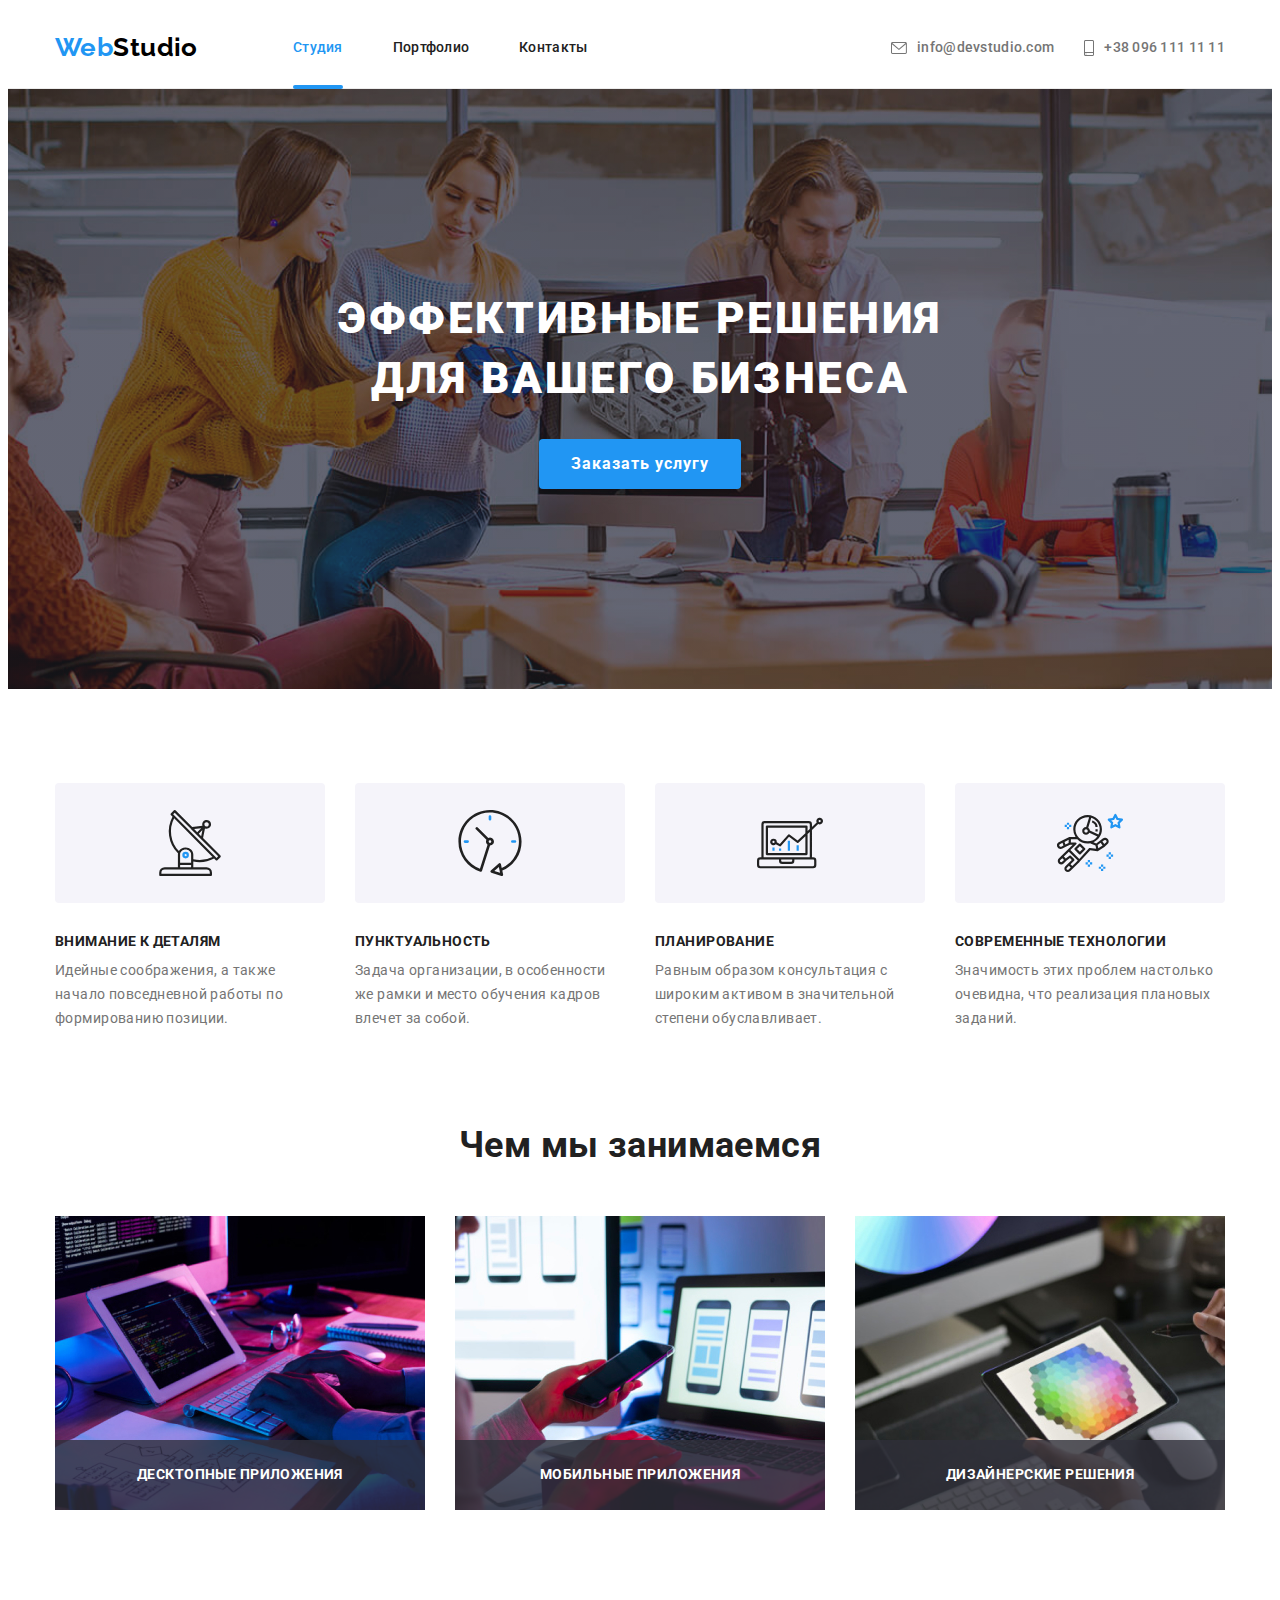
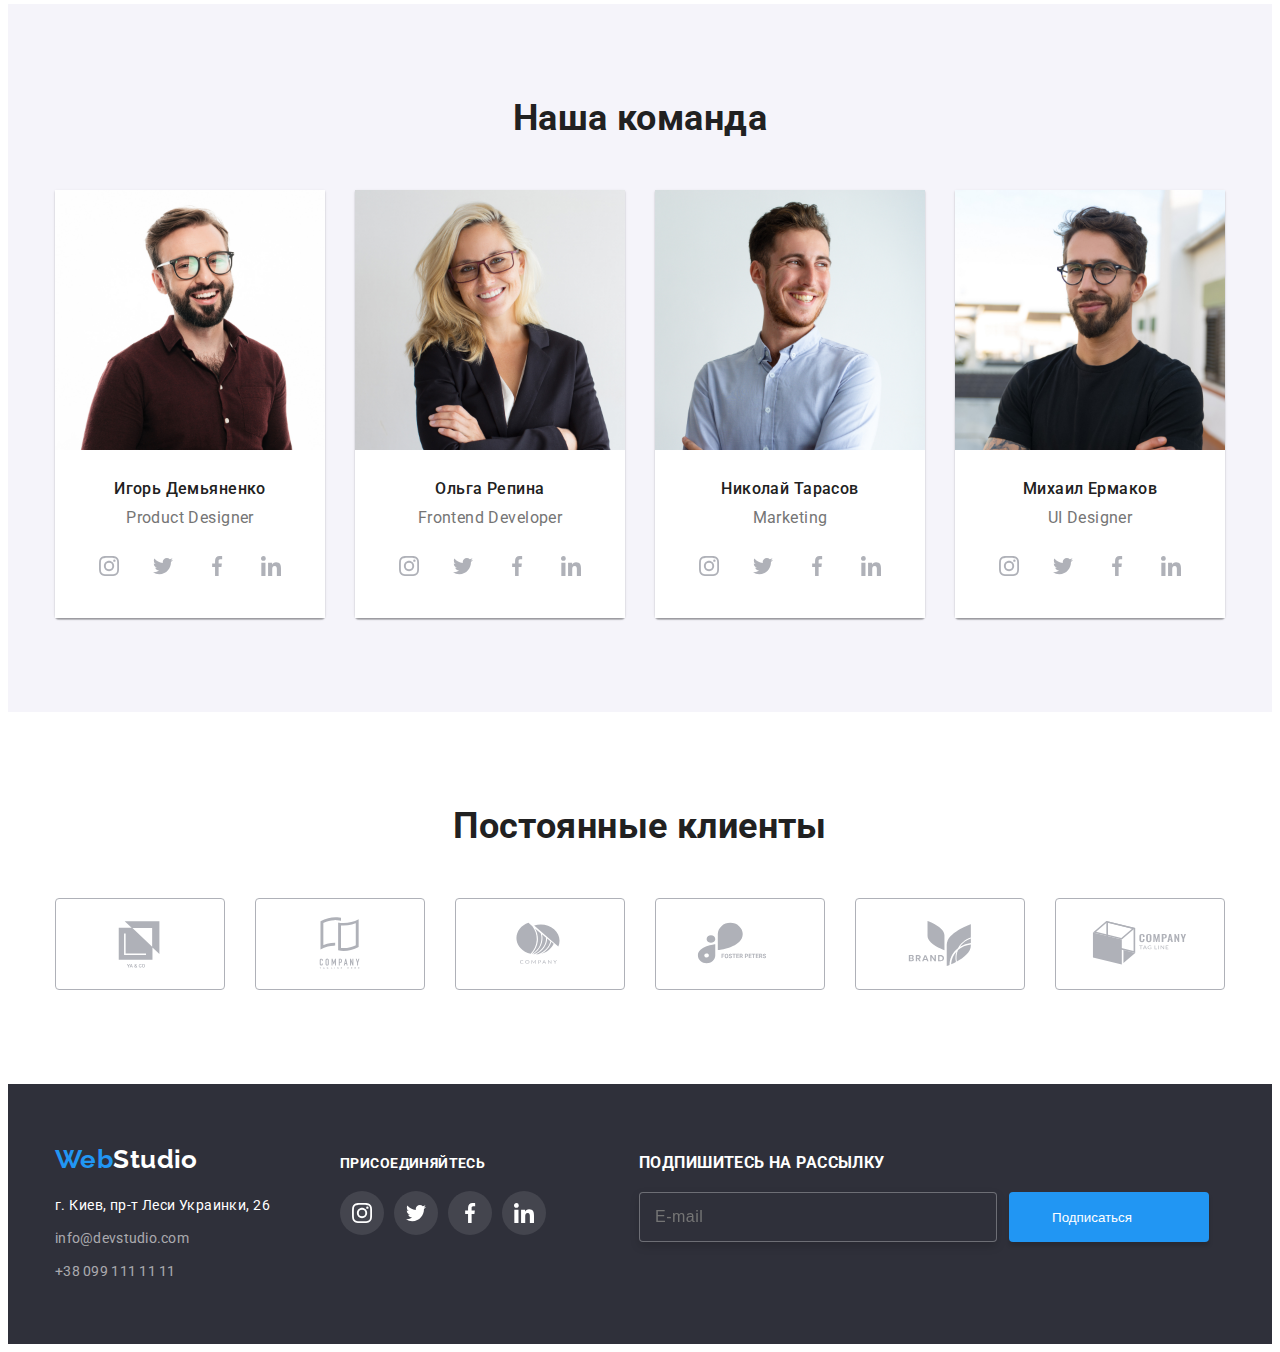
==== commit a377d18a: "Added modal" ====
--- a/index.html
+++ b/index.html
@@ -133,8 +133,8 @@
 
               </form>
               <button class="close-backdrop-bth" data-modal-close>
-                <svg width="30" height="30">
-                  <use href="./images/close-black.svg#icon-close-bth"></use>
+                <svg class="close-icon-backdrop" width="30" height="30">
+                  <use href="./images/sprait.svg#icon-close-black"></use>
                 </svg>
               </button>
             </div>
--- a/css/styles.css
+++ b/css/styles.css
@@ -895,6 +895,8 @@
   left: 50%;
   padding: 40px;
 
+  border-radius: 4px;
+  box-shadow: 0px 1px 3px rgba(0, 0, 0, 0.12), 0px 1px 1px rgba(0, 0, 0, 0.14), 0px 2px 1px rgba(0, 0, 0, 0.2);
   background-color: var(--primary-white-color);
 
   transform: translate(-50%, -50%) scale(1);
@@ -907,12 +909,11 @@
   display: block;
   width: 448px;
   height: 23px;
-  left: 576px;
-  top: 261px;
   font-weight: 700;
   font-size: 20px;
   line-height: 23px;
   text-align: center;
+  letter-spacing: 0.03em;
   color: var(--primary-color);
   margin-bottom: 12px;
 }
@@ -936,6 +937,18 @@
   background-color: var(--primary-white-color);
   border-color: rgba(0, 0, 0, 0.1);
   border-radius: 50%;
+  cursor: pointer;
+  fill: #000;
+}
+
+.close-icon-backdrop{
+  transition-property: fill;
+  transition-timing-function: cubic-bezier(0.4, 0, 0.2, 1);
+  transition-duration: 250ms;
+}
+
+.close-backdrop-bth:hover .close-icon-backdrop{
+  fill: var(--accent-color);
 }
 
 /* modalka */
@@ -949,10 +962,15 @@
 
 
 .modal-form-title {
-  color: #000000;
+  margin-bottom: 4px;
+  font-family: 'Roboto';
+  font-style: normal;
+  font-weight: 400;
+  font-size: 12px;
+  line-height: 1.16;
+  /* identical to box height */
   letter-spacing: 0.01em;
-  line-height: 14px;
-  margin-bottom: 4px;
+  color: var(--second-color);
 }
 
 .modal-form-input {
@@ -963,10 +981,13 @@
   left: 576px;
   top: 314px;
 
+  letter-spacing: 0.03em;
   padding-left: 42px;
   padding-bottom: 12px;
   padding-top: 12px;
 
+  cursor: pointer;
+  outline: none;
   border: 1px solid rgba(33, 33, 33, 0.2);
   border-radius: 4px;
   outline: transparent;
@@ -974,8 +995,9 @@
 }
 
 
-
-
+.madol-form-coments{
+  transition: border 250ms cubic-bezier(0.4, 0, 0.2, 1);
+}
 
 .modal-form-input:hover,
 .madol-form-coments:hover,
@@ -992,6 +1014,7 @@
 }
 
 
+
 .modal-form-input:hover ~ .modal-icon{
   fill: var(--accent-color);
 }
@@ -1007,6 +1030,8 @@
   padding: 12px 16px;
   border-radius: 4px;
   height: 120px;
+  outline: none;
+  border: 1px solid rgba(33, 33, 33, 0.2);
 }
 
 .modal-form-bth{
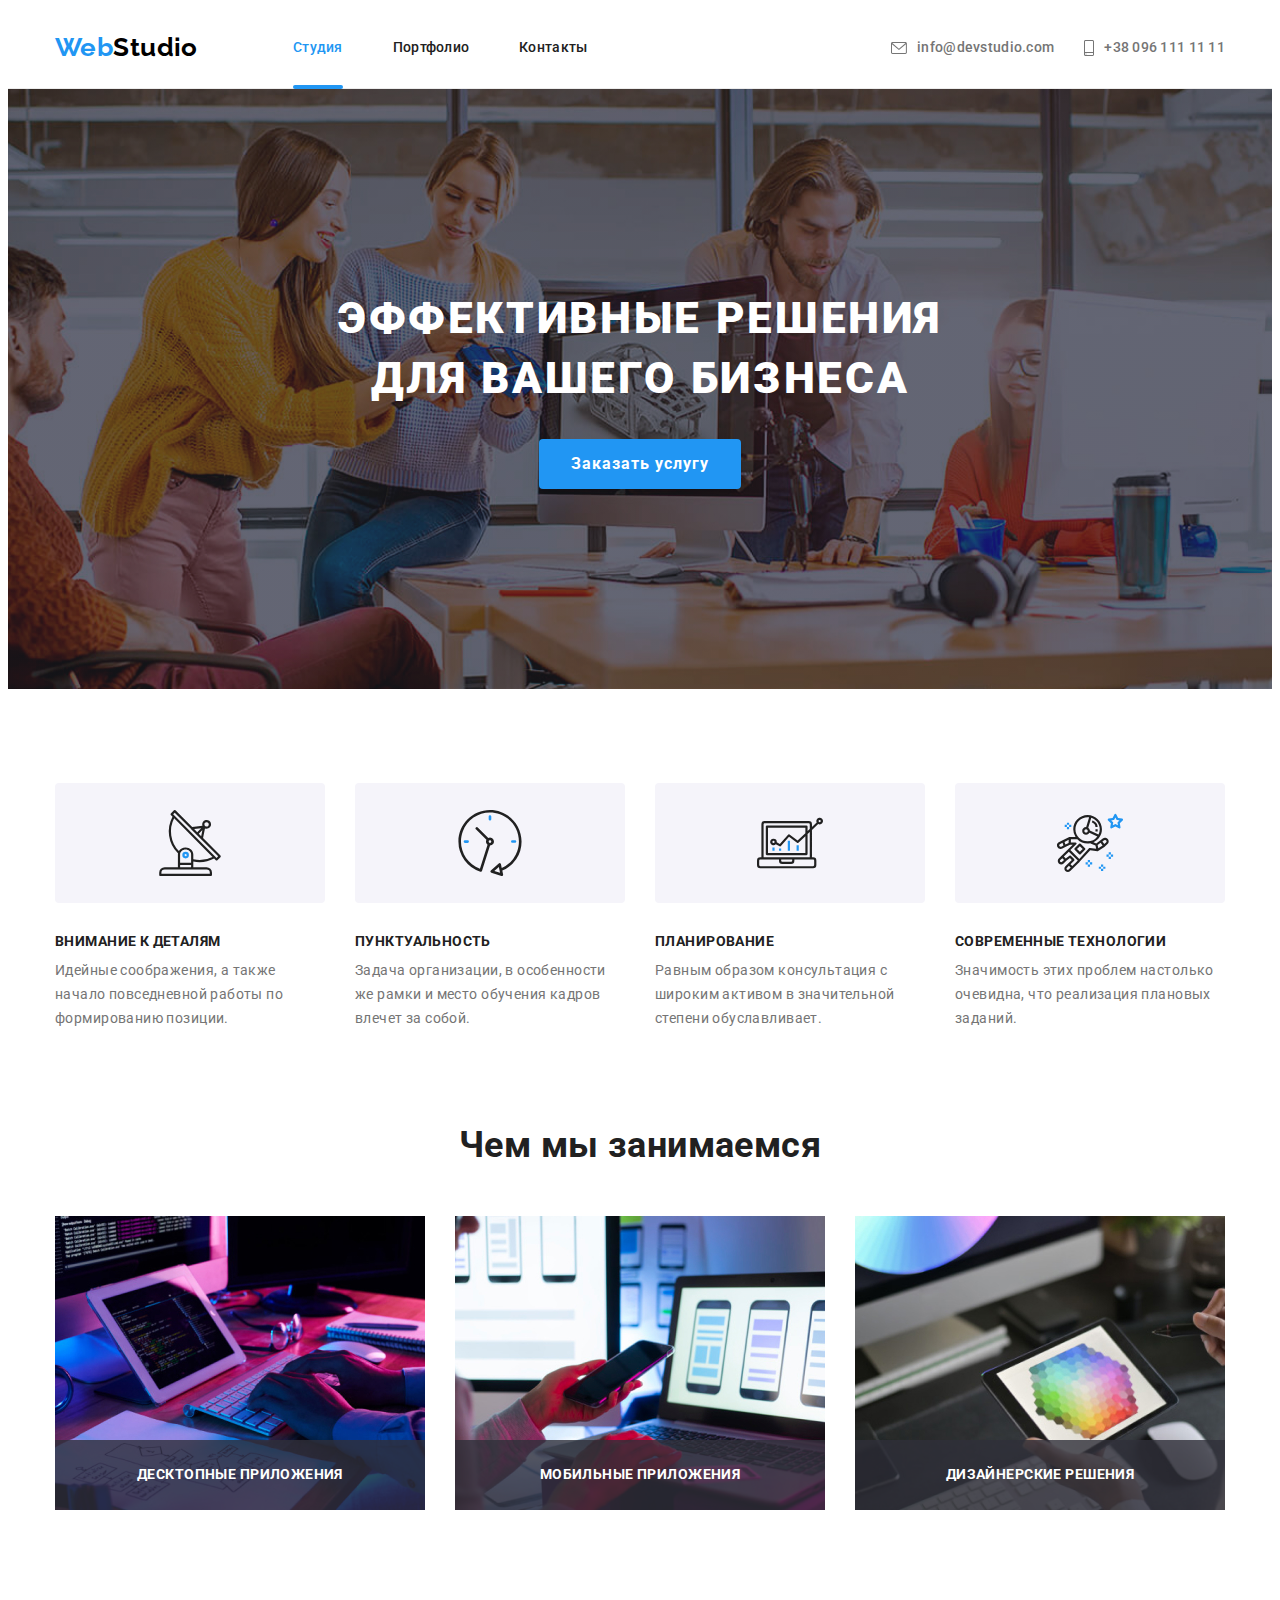
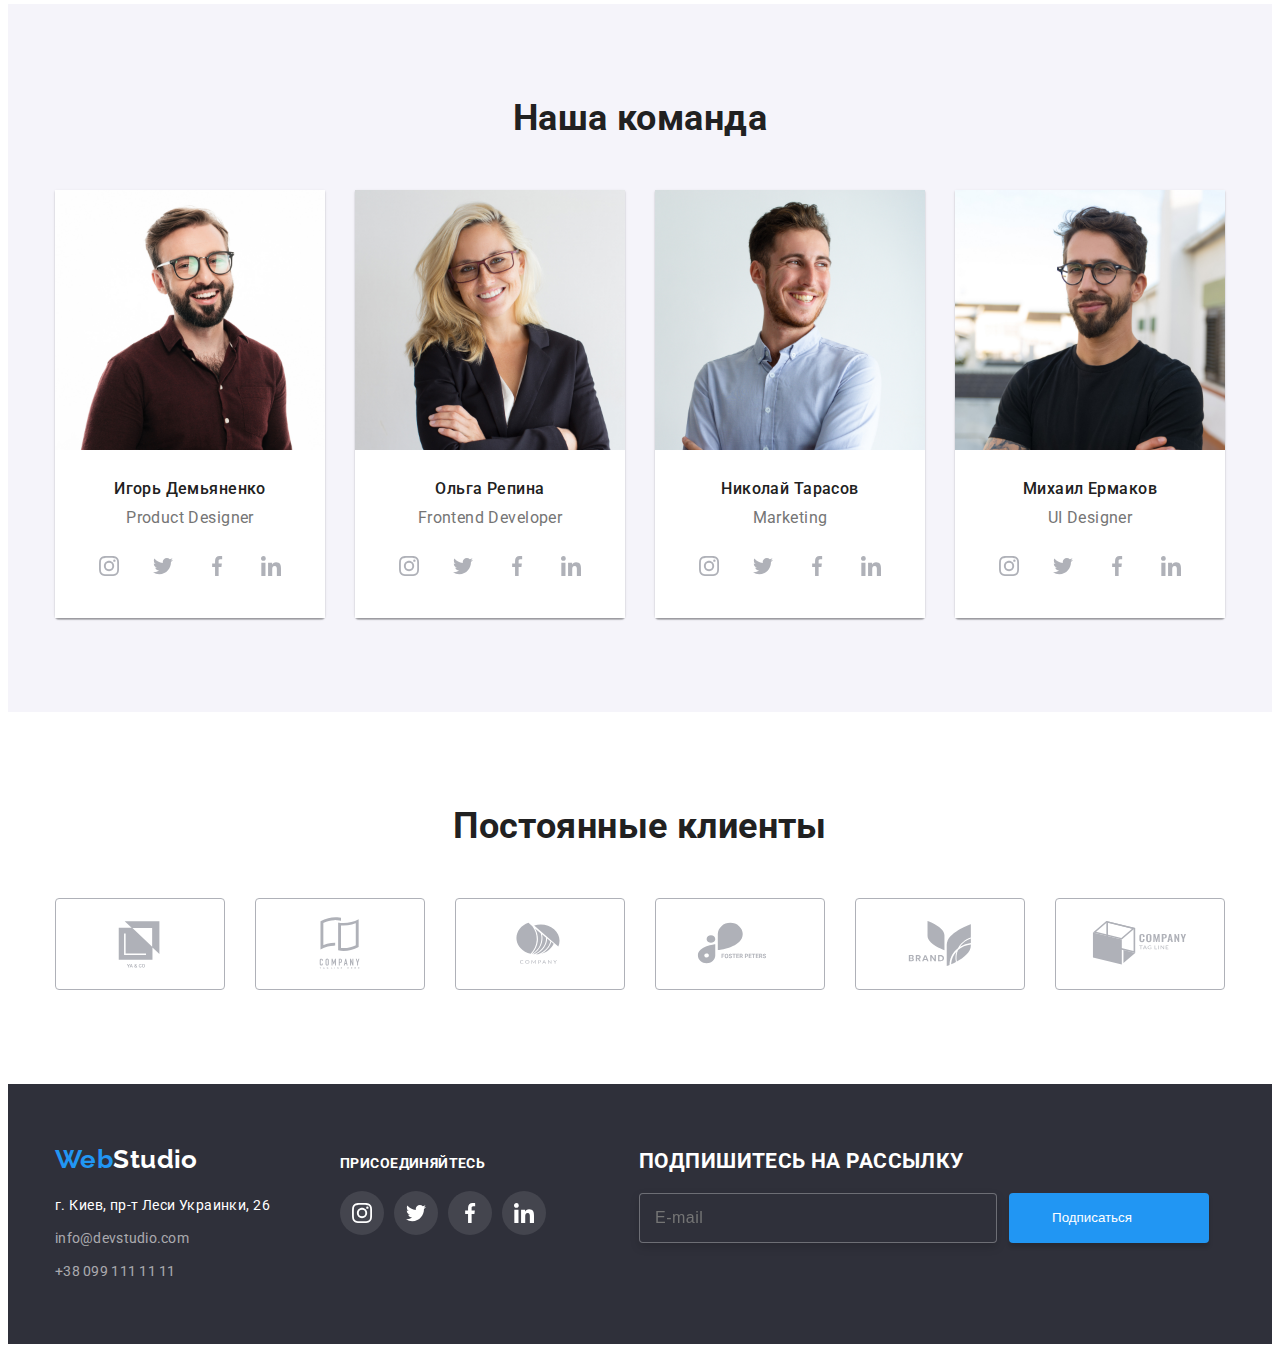
==== commit c45b8d68: "add modalka" ====
--- a/index.html
+++ b/index.html
@@ -71,7 +71,7 @@
                   <label class="modal-form-title" for="name">Имя</label>
                   <input
                     class="modal-form-input"
-                    type="name"
+                    type="text"
                     name="Имя"
                     id="name"
                     autofocus
@@ -119,18 +119,23 @@
 
                 <div class="modal-checkbox">
                   <label for="agreem" class="agreem-link">
-                    <input type="checkbox" name="agreem" id="agreem" class="checkbox visually-hidden" />
+                    <input
+                      type="checkbox"
+                      name="agreem"
+                      id="agreem"
+                      class="checkbox visually-hidden"
+                    />
                     <span class="agreem-txt">
                       <svg class="icon-checkbox" width="16" height="15">
                         <use href="./images/sprait.svg#icon-vector"></use>
                       </svg>
-                    Соглашаюсь с рассылкой и принимаю&nbsp; <a href="" class="agreem-desc">Условия договора</a>
-                  </span>
+                      Соглашаюсь с рассылкой и принимаю&nbsp;
+                      <a href="" class="agreem-desc">Условия договора</a>
+                    </span>
                   </label>
                 </div>
 
                 <button type="submit" class="modal-form-bth">Отправить</button>
-
               </form>
               <button class="close-backdrop-bth" data-modal-close>
                 <svg class="close-icon-backdrop" width="30" height="30">
@@ -376,42 +381,42 @@
           <ul class="clients-list list">
             <li class="clients-item">
               <a class="link-clients" href="">
-                <svg class="clients-svg" width="106" height="60" class="icon-logo">
+                <svg class="clients-svg" width="106" height="60">
                   <use href="./images/symbol-defs.svg#icon-logo"></use>
                 </svg>
               </a>
             </li>
             <li class="clients-item">
               <a class="link-clients" href="">
-                <svg class="clients-svg" width="106" height="60" class="icon-a">
+                <svg class="clients-svg" width="106" height="60">
                   <use href="./images/symbol-defs.svg#icon-a"></use>
                 </svg>
               </a>
             </li>
             <li class="clients-item">
               <a class="link-clients" href="">
-                <svg class="clients-svg" width="106" height="60" class="icon-b">
+                <svg class="clients-svg" width="106" height="60">
                   <use href="./images/symbol-defs.svg#icon-b"></use>
                 </svg>
               </a>
             </li>
             <li class="clients-item">
               <a class="link-clients" href="">
-                <svg class="clients-svg" width="106" height="60" class="icon-c">
+                <svg class="clients-svg" width="106" height="60">
                   <use href="./images/symbol-defs.svg#icon-c"></use>
                 </svg>
               </a>
             </li>
             <li class="clients-item">
               <a class="link-clients" href="">
-                <svg class="clients-svg" width="106" height="60" class="icon-d">
+                <svg class="clients-svg" width="106" height="60">
                   <use href="./images/symbol-defs.svg#icon-d"></use>
                 </svg>
               </a>
             </li>
             <li class="clients-item">
               <a class="link-clients" href="">
-                <svg class="clients-svg" width="106" height="60" class="icon-f">
+                <svg class="clients-svg" width="106" height="60">
                   <use href="./images/symbol-defs.svg#icon-f"></use>
                 </svg>
               </a>
@@ -478,14 +483,15 @@
         </div>
 
         <div class="footer-form">
-          <h3 class="footer-form-title">Подпишитесь на рассылку<h3>
+          <h2 class="footer-form-title">Подпишитесь на рассылку</h2>
           <form class="footer-block">
-              <input class="footer-form-item" type="email" name="email" placeholder="E-mail" />
-              <button type="submit" class="footer-form-bth">Подписаться
-                <svg class="footer-form-icon" width="24" height="24" >
-                  <use href="./sprayt.svg#icon-icon-send"></use>
-                </svg>
-              </button>
+            <input class="footer-form-item" type="email" name="email" placeholder="E-mail" />
+            <button type="submit" class="footer-form-bth">
+              Подписаться
+              <svg class="footer-form-icon" width="24" height="24">
+                <use href="./sprayt.svg#icon-icon-send"></use>
+              </svg>
+            </button>
           </form>
         </div>
       </div>
